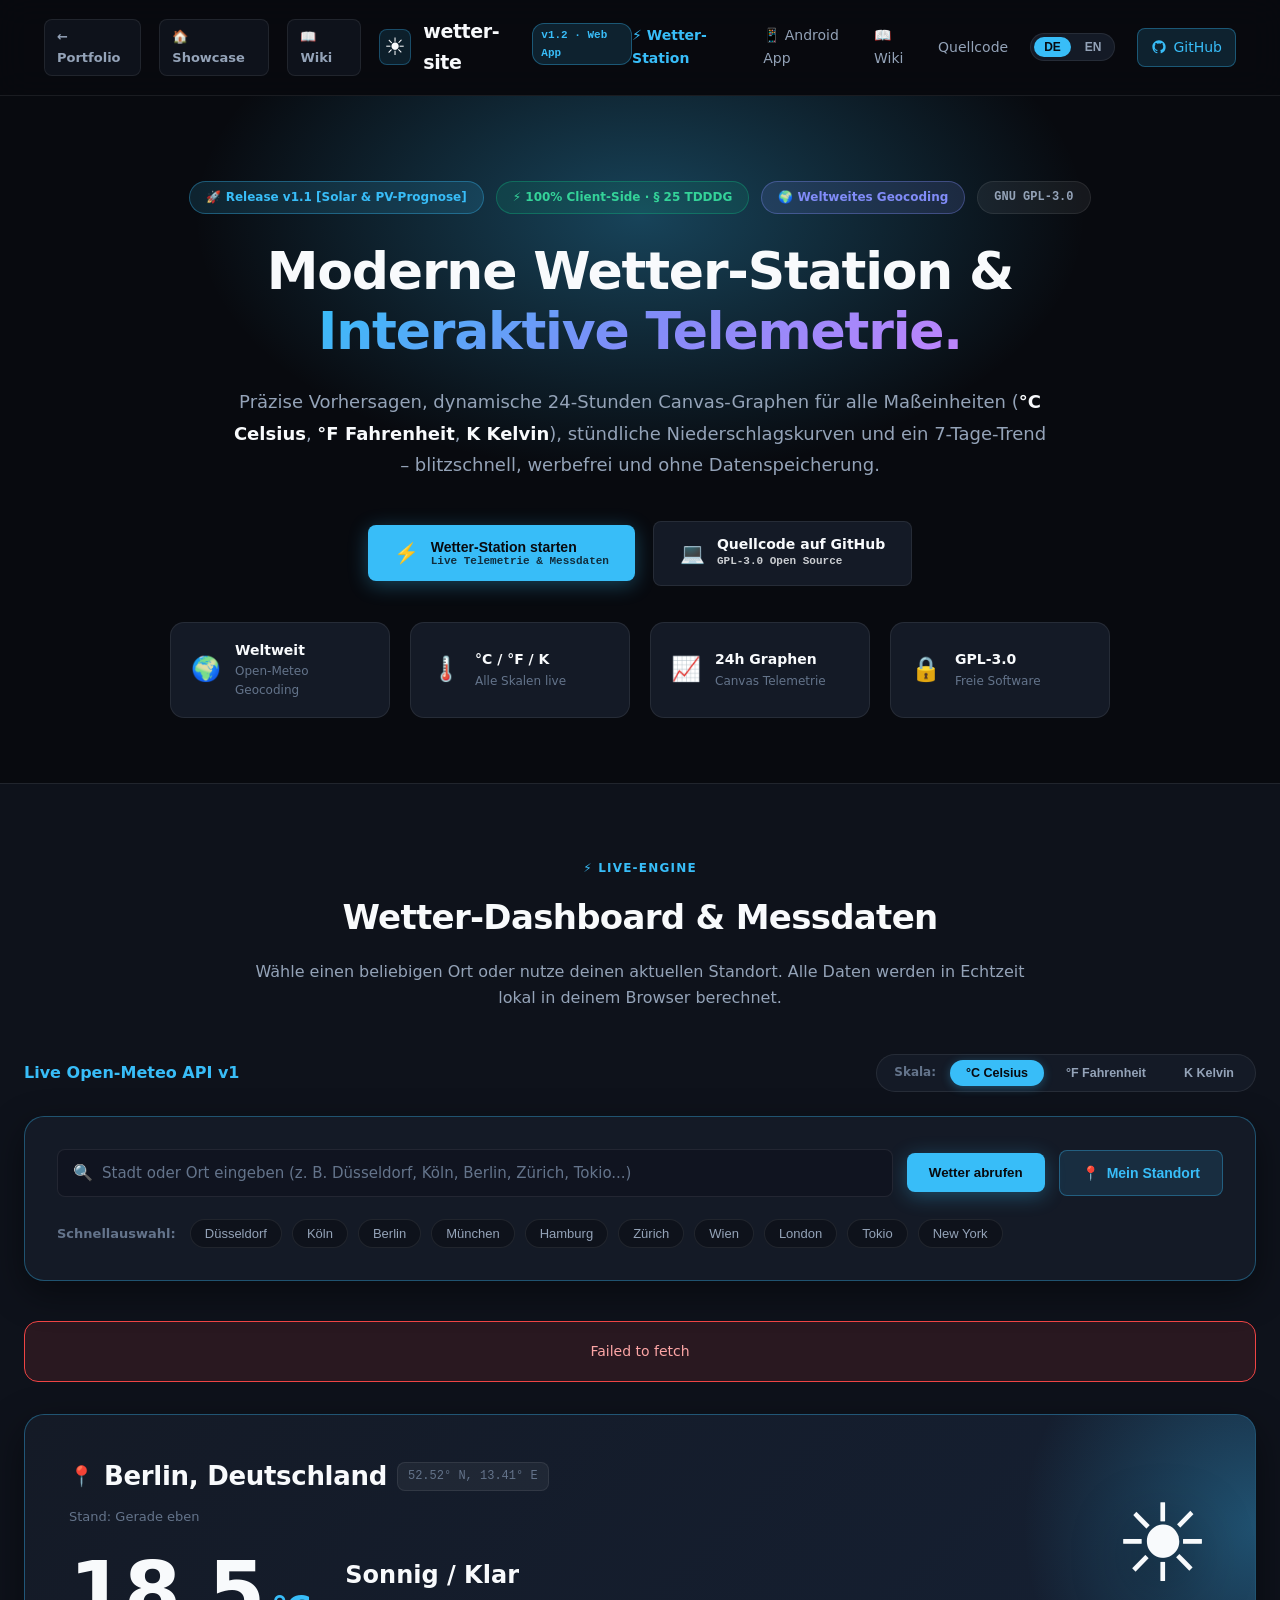
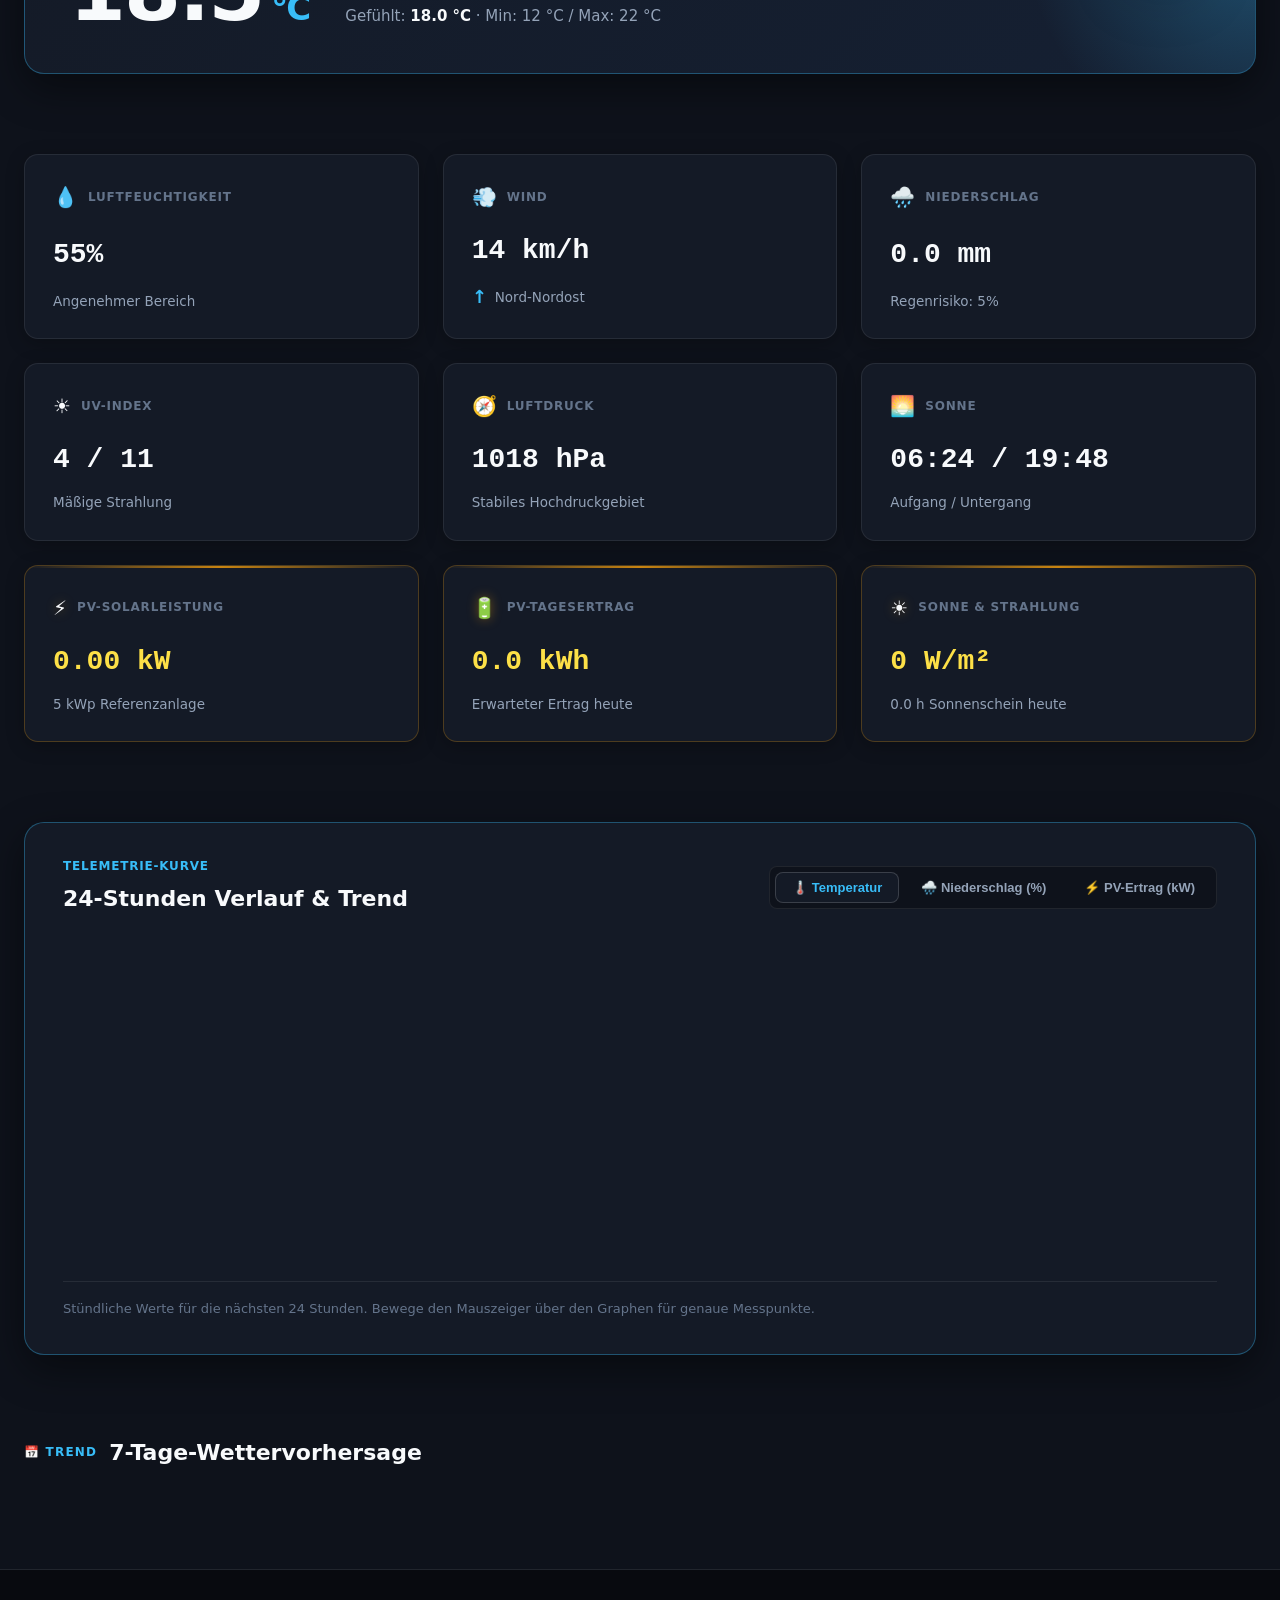
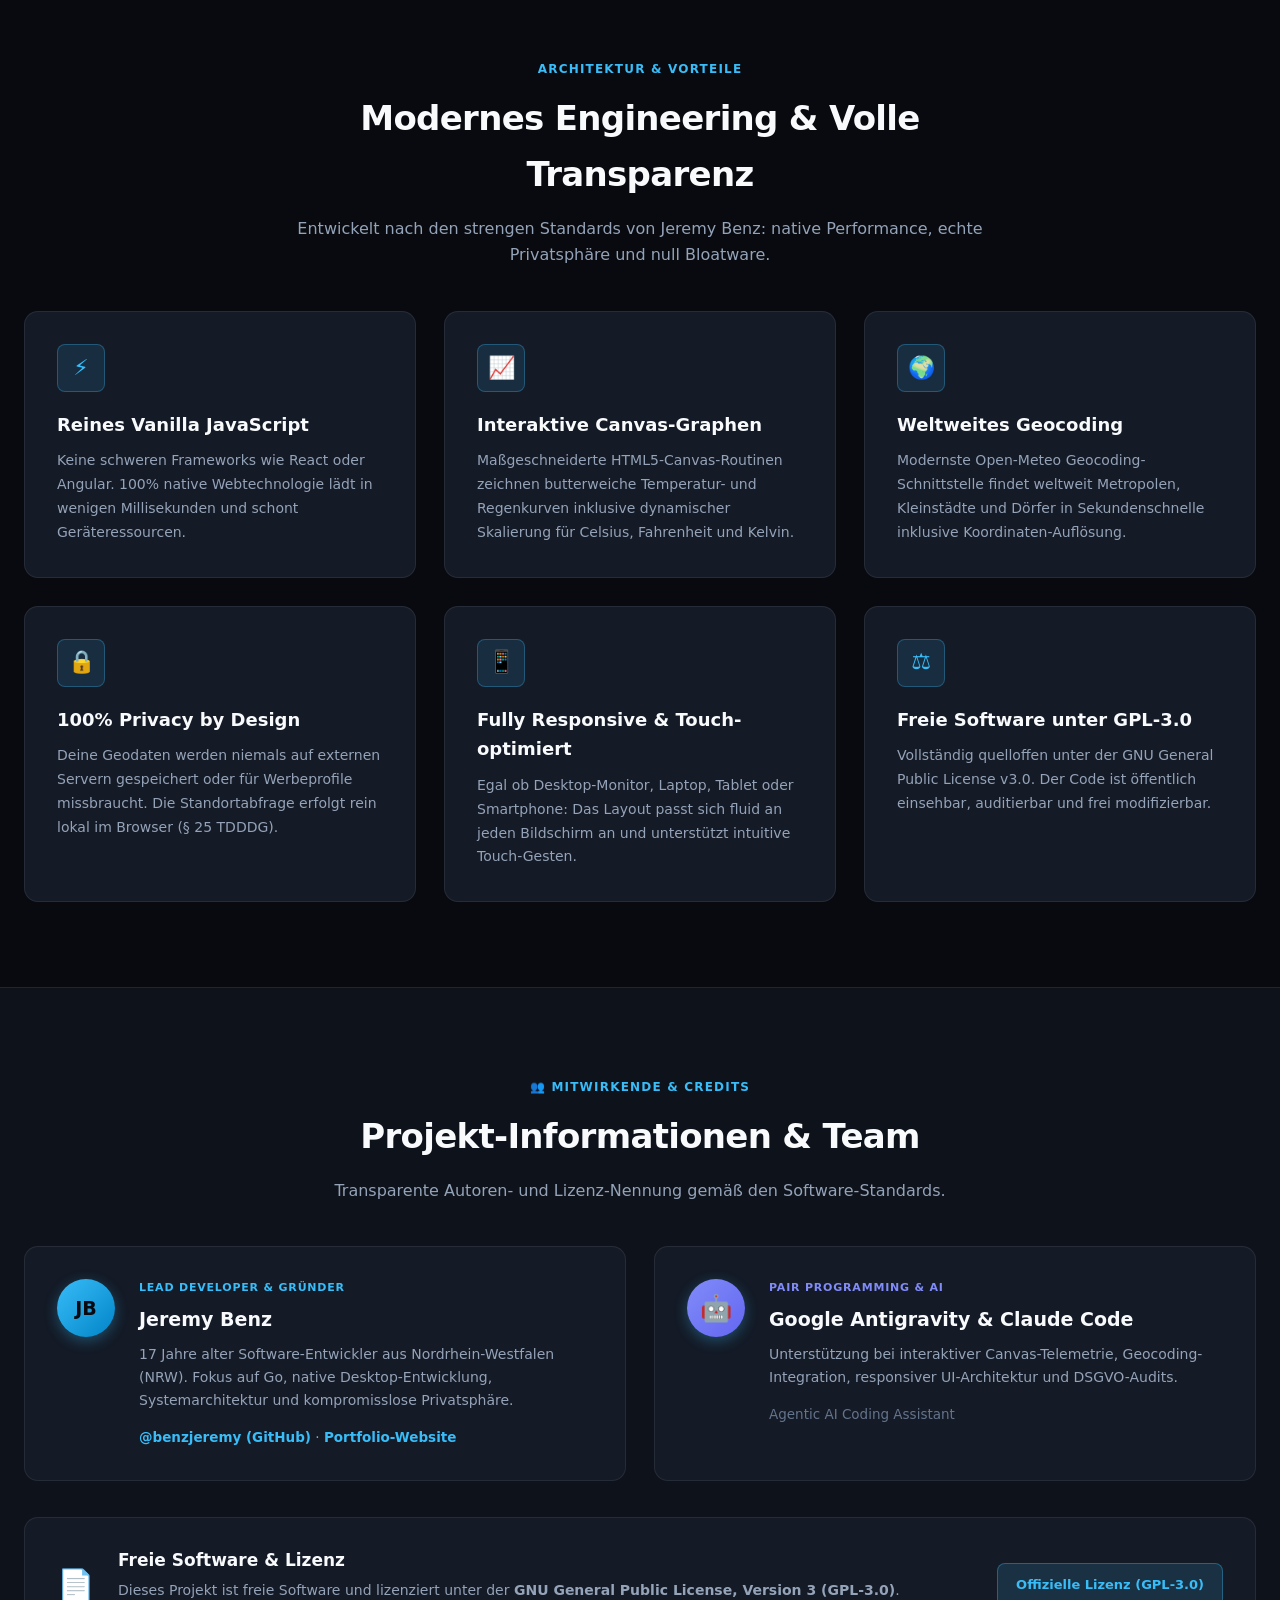
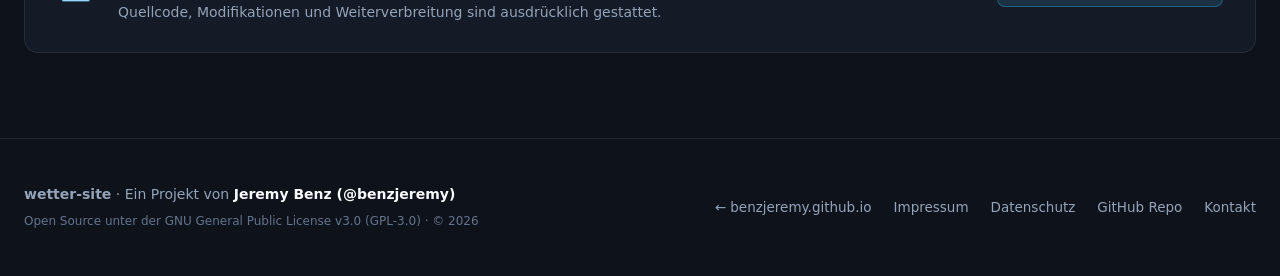
==== app/index.html @ fca4d0ad "feat(web): transition to 3-Web ecosystem (Showcase /, Web-App /app/, Web-Wiki /wiki/) and bilingual " ====
<!DOCTYPE html>
<html lang="de">
<head>
  <meta charset="UTF-8">
  <meta name="viewport" content="width=device-width, initial-scale=1.0">
  <title>wetter-site · Moderne Wetter-Station &amp; Solar-Telemetrie · v1.1</title>
  <meta name="description" content="Moderne Wetter-Station & interaktive Telemetrie von Jeremy Benz. Live-Wetterdaten, PV-Solarprognose (kW/kWh), 24h-Canvas-Graphen (°C, °F, K), weltweites Geocoding und 7-Tage-Trend via Open-Meteo. 100% Trackingfrei.">
  <meta property="og:type" content="website">
  <meta property="og:title" content="wetter-site · Moderne Wetter-Station &amp; Solar-Telemetrie">
  <meta property="og:description" content="Live-Wetterstation, PV-Solarprognose, 24h Canvas-Graphen (°C, °F, K), weltweites Geocoding und 7-Tage-Trend. 100% Client-Side.">
  <meta property="og:url" content="https://benzjeremy.github.io/wetter-site/">
  <meta name="twitter:card" content="summary">
  <meta name="twitter:title" content="wetter-site · Weather &amp; Solar Dashboard">
  <meta name="twitter:description" content="Hyperlokale Wetterdaten, PV-Prognose &amp; Canvas-Telemetrie ohne Tracking.">
  <link rel="icon" type="image/svg+xml" href="favicon.svg">
  <link rel="stylesheet" href="style.css?v=1.1">
</head>
<body>

  <!-- Site Navigation -->
  <header class="site-header">
    <div class="nav-container">
      <div class="nav-left">
        <a href="https://benzjeremy.github.io/" class="back-root-btn" title="Zentrales Portfolio">
          <span>← Portfolio</span>
        </a>
        <a href="../" class="back-root-btn" title="Wetter Showcase">
          <span>🏠 Showcase</span>
        </a>
        <a href="../wiki/" class="back-root-btn" title="Wetter Handbuch &amp; Dokumentation">
          <span>📖 Wiki</span>
        </a>
        <a href="#" class="brand-link">
          <div class="brand-logo" aria-hidden="true">☀️</div>
          <div class="brand-info">
            <span class="brand-name">wetter-site</span>
            <span class="brand-ver">v1.2 · Web App</span>
          </div>
        </a>
      </div>

      <button class="mobile-toggle" id="mobile-toggle" aria-label="Menü öffnen/schließen" aria-expanded="false">☰</button>

      <nav class="main-nav" id="main-nav">
        <a href="#app-station" class="nav-highlight">
          <span class="lang-de">⚡ Wetter-Station</span>
          <span class="lang-en" style="display:none;">⚡ Weather Station</span>
        </a>
        <a href="https://benzjeremy.github.io/myfdroid/" target="_blank" rel="noopener noreferrer">
          <span class="lang-de">📱 Android App</span>
          <span class="lang-en" style="display:none;">📱 Android App</span>
        </a>
        <a href="../wiki/">
          <span class="lang-de">📖 Wiki</span>
          <span class="lang-en" style="display:none;">📖 Wiki</span>
        </a>
        <a href="https://github.com/benzjeremy/wetter-site" target="_blank" rel="noopener noreferrer">
          <span class="lang-de">Quellcode</span>
          <span class="lang-en" style="display:none;">Source</span>
        </a>

        <div class="lang-switch" role="group" aria-label="Sprachauswahl">
          <button type="button" class="lang-btn active" id="btn-lang-de" onclick="setLang('de')">DE</button>
          <button type="button" class="lang-btn" id="btn-lang-en" onclick="setLang('en')">EN</button>
        </div>

        <a href="https://github.com/benzjeremy/wetter-site" target="_blank" rel="noopener noreferrer" class="btn-card highlight">
          <svg viewBox="0 0 24 24" width="16" height="16" fill="currentColor"><path d="M12 2C6.477 2 2 6.484 2 12.017c0 4.425 2.865 8.18 6.839 9.504.5.092.682-.217.682-.483 0-.237-.008-.868-.013-1.703-2.782.605-3.369-1.343-3.369-1.343-.454-1.158-1.11-1.466-1.11-1.466-.908-.62.069-.608.069-.608 1.003.07 1.53 1.032 1.53 1.032.892 1.53 2.341 1.088 2.91.832.092-.647.35-1.088.636-1.338-2.22-.253-4.555-1.113-4.555-4.951 0-1.093.39-1.988 1.029-2.688-.103-.253-.446-1.272.098-2.65 0 0 .84-.27 2.75 1.026A9.564 9.564 0 0112 6.844c.85.004 1.705.115 2.504.337 1.909-1.296 2.747-1.027 2.747-1.027.546 1.379.202 2.398.1 2.651.64.7 1.028 1.595 1.028 2.688 0 3.848-2.339 4.695-4.566 4.943.359.309.678.92.678 1.855 0 1.338-.012 2.419-.012 2.747 0 .268.18.58.688.482A10.019 10.019 0 0022 12.017C22 6.484 17.522 2 12 2z"/></svg>
          <span>GitHub</span>
        </a>
      </nav>
    </div>
  </header>

  <main>
    <!-- HERO SECTION -->
    <section class="hero-section" id="hero">
      <div class="hero-glow"></div>
      <div class="hero-container">
        
        <div class="hero-badges">
          <span class="hero-badge release-badge">🚀 Release v1.1 [Solar &amp; PV-Prognose]</span>
          <span class="hero-badge perf-badge">⚡ 100% Client-Side · § 25 TDDDG</span>
          <span class="hero-badge open-badge">🌍 Weltweites Geocoding</span>
          <a href="https://github.com/benzjeremy/wetter-site/blob/web/LICENSE" target="_blank" rel="noopener noreferrer" class="hero-badge license-pill">GNU GPL-3.0</a>
        </div>

        <div data-lang="de" class="visible">
          <h1 class="hero-title">
            Moderne Wetter-Station &amp;<br>
            <span class="gradient-text">Interaktive Telemetrie.</span>
          </h1>
          <p class="hero-subtitle">
            Präzise Vorhersagen, dynamische 24-Stunden Canvas-Graphen für alle Maßeinheiten 
            (<strong>°C Celsius</strong>, <strong>°F Fahrenheit</strong>, <strong>K Kelvin</strong>), 
            stündliche Niederschlagskurven und ein 7-Tage-Trend – blitzschnell, werbefrei und ohne Datenspeicherung.
          </p>
        </div>

        <div data-lang="en">
          <h1 class="hero-title">
            Modern Weather Station &amp;<br>
            <span class="gradient-text">Interactive Telemetry.</span>
          </h1>
          <p class="hero-subtitle">
            Precise forecasts, dynamic 24-hour Canvas telemetry for all temperature units 
            (<strong>°C Celsius</strong>, <strong>°F Fahrenheit</strong>, <strong>K Kelvin</strong>), 
            hourly precipitation curves, and 7-day outlook – ultra fast, ad-free, and privacy-first.
          </p>
        </div>

        <!-- Call to Action CTAs -->
        <div class="hero-cta-group">
          <button type="button" class="btn-primary" id="launchHeroBtn">
            <span style="font-size: 20px;">⚡</span>
            <div>
              <span class="btn-main-text">Wetter-Station starten</span>
              <span class="btn-sub-text">Live Telemetrie &amp; Messdaten</span>
            </div>
          </button>
          <a href="https://github.com/benzjeremy/wetter-site" target="_blank" rel="noopener noreferrer" class="btn-secondary">
            <span style="font-size: 20px;">💻</span>
            <div>
              <span class="btn-main-text">Quellcode auf GitHub</span>
              <span class="btn-sub-text">GPL-3.0 Open Source</span>
            </div>
          </a>
        </div>

        <!-- Telemetry Stats Bar -->
        <div class="telemetry-bar">
          <div class="telemetry-item">
            <span class="tel-icon">🌍</span>
            <div class="tel-text">
              <span class="tel-val">Weltweit</span>
              <span class="tel-sub">Open-Meteo Geocoding</span>
            </div>
          </div>
          <div class="telemetry-item">
            <span class="tel-icon">🌡️</span>
            <div class="tel-text">
              <span class="tel-val">°C / °F / K</span>
              <span class="tel-sub">Alle Skalen live</span>
            </div>
          </div>
          <div class="telemetry-item">
            <span class="tel-icon">📈</span>
            <div class="tel-text">
              <span class="tel-val">24h Graphen</span>
              <span class="tel-sub">Canvas Telemetrie</span>
            </div>
          </div>
          <div class="telemetry-item">
            <span class="tel-icon">🔒</span>
            <div class="tel-text">
              <span class="tel-val">GPL-3.0</span>
              <span class="tel-sub">Freie Software</span>
            </div>
          </div>
        </div>

      </div>
    </section>

    <!-- INTERACTIVE WEATHER STATION -->
    <section class="station-section" id="app-station">
      <div class="section-container">
        
        <div class="section-header">
          <span class="section-tag">⚡ Live-Engine</span>
          <h2 class="section-title">Wetter-Dashboard &amp; Messdaten</h2>
          <p class="section-sub">Wähle einen beliebigen Ort oder nutze deinen aktuellen Standort. Alle Daten werden in Echtzeit lokal in deinem Browser berechnet.</p>
        </div>

        <div class="station-top-bar">
          <div class="badge-pill" style="font-weight:700; color:var(--accent-primary);">Live Open-Meteo API v1</div>
          
          <!-- Temperature Unit Selector -->
          <div class="unit-selector" role="group" aria-label="Temperatureinheit auswählen">
            <span class="unit-label">Skala:</span>
            <button type="button" class="unit-btn active" data-unit="celsius" id="unitC">°C Celsius</button>
            <button type="button" class="unit-btn" data-unit="fahrenheit" id="unitF">°F Fahrenheit</button>
            <button type="button" class="unit-btn" data-unit="kelvin" id="unitK">K Kelvin</button>
          </div>
        </div>

        <!-- Controls Card -->
        <div class="station-controls-card">
          <form id="searchForm" class="search-form" onsubmit="return false;">
            <div class="search-input-wrapper">
              <span class="search-icon" aria-hidden="true">🔍</span>
              <input 
                type="text" 
                id="locationInput" 
                placeholder="Stadt oder Ort eingeben (z. B. Düsseldorf, Köln, Berlin, Zürich, Tokio...)" 
                autocomplete="off"
                spellcheck="false"
                aria-label="Ort suchen"
              >
              <button type="button" class="clear-input-btn" id="clearBtn" title="Eingabe leeren" style="display:none;" aria-label="Eingabe leeren">✕</button>
            </div>
            <button type="submit" class="btn-primary" id="searchSubmitBtn" style="padding: 12px 22px;">
              <span>Wetter abrufen</span>
            </button>
            <button type="button" class="btn-geo" id="geoBtn" title="Aktuellen Standort via GPS ermitteln">
              <span class="geo-icon">📍</span>
              <span>Mein Standort</span>
            </button>
          </form>

          <!-- Quick City Chips -->
          <div class="quick-chips">
            <span class="chips-label">Schnellauswahl:</span>
            <button type="button" class="chip" data-city="Düsseldorf">Düsseldorf</button>
            <button type="button" class="chip" data-city="Köln">Köln</button>
            <button type="button" class="chip" data-city="Berlin">Berlin</button>
            <button type="button" class="chip" data-city="München">München</button>
            <button type="button" class="chip" data-city="Hamburg">Hamburg</button>
            <button type="button" class="chip" data-city="Zürich">Zürich</button>
            <button type="button" class="chip" data-city="Wien">Wien</button>
            <button type="button" class="chip" data-city="London">London</button>
            <button type="button" class="chip" data-city="Tokio">Tokio</button>
            <button type="button" class="chip" data-city="New York">New York</button>
          </div>
        </div>

        <!-- Status Banner -->
        <div id="statusBanner" class="status-banner" style="display:none;" role="status">
          <div class="spinner" id="statusSpinner"></div>
          <span id="statusMessage">Wetterdaten werden geladen...</span>
        </div>

        <!-- Weather Display Area -->
        <div id="weatherDisplay" class="weather-display" style="display:none;">
          
          <!-- Current Weather Hero Card -->
          <div class="current-weather-card">
            <div class="current-main-info">
              <div class="location-badge">
                <span class="loc-pin" aria-hidden="true">📍</span>
                <h3 id="displayPlace">Berlin, Deutschland</h3>
                <span class="coords-tag" id="displayCoords">52.52° N, 13.41° E</span>
              </div>
              <div class="current-timestamp" id="displayTime">Stand: Gerade eben</div>

              <div class="temp-condition-wrap">
                <div class="temp-big">
                  <span id="displayTemp">18.5</span>
                  <span class="temp-unit-symbol" id="displayUnit">°C</span>
                </div>
                <div class="condition-details">
                  <div class="condition-text" id="displayCondition">Sonnig / Klar</div>
                  <div class="feels-like">
                    Gefühlt: <strong id="displayFeelsLike">18.0 °C</strong> · 
                    Min: <span id="displayMin">12 °C</span> / Max: <span id="displayMax">22 °C</span>
                  </div>
                </div>
              </div>
            </div>

            <div class="current-visual">
              <div class="weather-icon-large" id="displayIcon" aria-hidden="true">
                ☀️
              </div>
            </div>
          </div>

          <!-- Telemetry Grid (9 Metrics including PV Solar Engine) -->
          <div class="metrics-grid">
            <div class="metric-card">
              <div class="metric-header">
                <span class="metric-icon">💧</span>
                <span class="metric-title">Luftfeuchtigkeit</span>
              </div>
              <div class="metric-value" id="valHumidity">55%</div>
              <div class="metric-sub" id="subHumidity">Angenehmer Bereich</div>
            </div>

            <div class="metric-card">
              <div class="metric-header">
                <span class="metric-icon">💨</span>
                <span class="metric-title">Wind</span>
              </div>
              <div class="metric-value" id="valWind">14 km/h</div>
              <div class="metric-sub" id="subWind">
                <span class="wind-arrow" id="windArrow">↑</span> 
                <span id="windDirText">Nord-Nordost</span>
              </div>
            </div>

            <div class="metric-card">
              <div class="metric-header">
                <span class="metric-icon">🌧️</span>
                <span class="metric-title">Niederschlag</span>
              </div>
              <div class="metric-value" id="valRain">0.0 mm</div>
              <div class="metric-sub" id="subRain">Regenrisiko: 5%</div>
            </div>

            <div class="metric-card">
              <div class="metric-header">
                <span class="metric-icon">☀️</span>
                <span class="metric-title">UV-Index</span>
              </div>
              <div class="metric-value" id="valUV">4 / 11</div>
              <div class="metric-sub" id="subUV">Mäßige Strahlung</div>
            </div>

            <div class="metric-card">
              <div class="metric-header">
                <span class="metric-icon">🧭</span>
                <span class="metric-title">Luftdruck</span>
              </div>
              <div class="metric-value" id="valPressure">1018 hPa</div>
              <div class="metric-sub" id="subPressure">Stabiles Hochdruckgebiet</div>
            </div>

            <div class="metric-card">
              <div class="metric-header">
                <span class="metric-icon">🌅</span>
                <span class="metric-title">Sonne</span>
              </div>
              <div class="metric-value" id="valSunTimes">06:24 / 19:48</div>
              <div class="metric-sub">Aufgang / Untergang</div>
            </div>

            <div class="metric-card metric-card-pv">
              <div class="metric-header">
                <span class="metric-icon">⚡</span>
                <span class="metric-title">PV-Solarleistung</span>
              </div>
              <div class="metric-value" id="valPVPower">0.00 kW</div>
              <div class="metric-sub" id="subPVPower">5 kWp Referenzanlage</div>
            </div>

            <div class="metric-card metric-card-pv">
              <div class="metric-header">
                <span class="metric-icon">🔋</span>
                <span class="metric-title">PV-Tagesertrag</span>
              </div>
              <div class="metric-value" id="valPVEnergy">0.0 kWh</div>
              <div class="metric-sub" id="subPVEnergy">Erwarteter Ertrag heute</div>
            </div>

            <div class="metric-card metric-card-pv">
              <div class="metric-header">
                <span class="metric-icon">☀️</span>
                <span class="metric-title">Sonne &amp; Strahlung</span>
              </div>
              <div class="metric-value" id="valSolarRad">0 W/m²</div>
              <div class="metric-sub" id="subSolarRad">0.0 h Sonnenschein heute</div>
            </div>
          </div>

          <!-- 24-Hour Interactive Canvas Graph -->
          <div class="chart-card">
            <div class="chart-header">
              <div>
                <div class="chart-badge">Telemetrie-Kurve</div>
                <h3>24-Stunden Verlauf &amp; Trend</h3>
              </div>
              <div class="chart-modes" role="group" aria-label="Diagramm Modus">
                <button type="button" class="chart-mode-btn active" id="modeTempBtn">🌡️ Temperatur</button>
                <button type="button" class="chart-mode-btn" id="modeRainBtn">🌧️ Niederschlag (%)</button>
                <button type="button" class="chart-mode-btn" id="modePVBtn">⚡ PV-Ertrag (kW)</button>
              </div>
            </div>
            <div class="chart-canvas-wrapper">
              <canvas id="weatherCanvas" role="img" aria-label="24 Stunden Wetterverlauf Graph"></canvas>
              <div id="chartTooltip" class="chart-tooltip" style="display:none;"></div>
            </div>
            <div class="chart-legend">
              <span>Stündliche Werte für die nächsten 24 Stunden. Bewege den Mauszeiger über den Graphen für genaue Messpunkte.</span>
            </div>
          </div>

          <!-- 7-Day Forecast Matrix -->
          <div class="forecast-section">
            <div class="forecast-header">
              <span class="section-tag" style="margin-bottom:0;">📅 Trend</span>
              <h3>7-Tage-Wettervorhersage</h3>
            </div>
            <div class="forecast-grid" id="forecastGrid">
              <!-- Dynamically populated by app.js -->
            </div>
          </div>

        </div>

      </div>
    </section>

    <!-- FEATURES SECTION -->
    <section class="features-section" id="features">
      <div class="section-container">
        <div class="section-header">
          <span class="section-tag">Architektur &amp; Vorteile</span>
          <h2 class="section-title">Modernes Engineering &amp; Volle Transparenz</h2>
          <p class="section-sub">Entwickelt nach den strengen Standards von Jeremy Benz: native Performance, echte Privatsphäre und null Bloatware.</p>
        </div>

        <div class="feature-grid">
          <div class="feature-card">
            <div class="f-card-icon">⚡</div>
            <h3>Reines Vanilla JavaScript</h3>
            <p>Keine schweren Frameworks wie React oder Angular. 100% native Webtechnologie lädt in wenigen Millisekunden und schont Geräteressourcen.</p>
          </div>

          <div class="feature-card">
            <div class="f-card-icon">📈</div>
            <h3>Interaktive Canvas-Graphen</h3>
            <p>Maßgeschneiderte HTML5-Canvas-Routinen zeichnen butterweiche Temperatur- und Regenkurven inklusive dynamischer Skalierung für Celsius, Fahrenheit und Kelvin.</p>
          </div>

          <div class="feature-card">
            <div class="f-card-icon">🌍</div>
            <h3>Weltweites Geocoding</h3>
            <p>Modernste Open-Meteo Geocoding-Schnittstelle findet weltweit Metropolen, Kleinstädte und Dörfer in Sekundenschnelle inklusive Koordinaten-Auflösung.</p>
          </div>

          <div class="feature-card">
            <div class="f-card-icon">🔒</div>
            <h3>100% Privacy by Design</h3>
            <p>Deine Geodaten werden niemals auf externen Servern gespeichert oder für Werbeprofile missbraucht. Die Standortabfrage erfolgt rein lokal im Browser (§ 25 TDDDG).</p>
          </div>

          <div class="feature-card">
            <div class="f-card-icon">📱</div>
            <h3>Fully Responsive &amp; Touch-optimiert</h3>
            <p>Egal ob Desktop-Monitor, Laptop, Tablet oder Smartphone: Das Layout passt sich fluid an jeden Bildschirm an und unterstützt intuitive Touch-Gesten.</p>
          </div>

          <div class="feature-card">
            <div class="f-card-icon">⚖️</div>
            <h3>Freie Software unter GPL-3.0</h3>
            <p>Vollständig quelloffen unter der GNU General Public License v3.0. Der Code ist öffentlich einsehbar, auditierbar und frei modifizierbar.</p>
          </div>
        </div>
      </div>
    </section>

    <!-- ABOUT SECTION -->
    <section class="about-section" id="about">
      <div class="section-container">
        <div class="section-header">
          <span class="section-tag">👥 Mitwirkende &amp; Credits</span>
          <h2 class="section-title">Projekt-Informationen &amp; Team</h2>
          <p class="section-sub">Transparente Autoren- und Lizenz-Nennung gemäß den Software-Standards.</p>
        </div>

        <div class="about-grid">
          <div class="about-card">
            <div class="about-avatar">JB</div>
            <div class="about-info">
              <span class="role-badge">Lead Developer &amp; Gründer</span>
              <h3>Jeremy Benz</h3>
              <p>17 Jahre alter Software-Entwickler aus Nordrhein-Westfalen (NRW). Fokus auf Go, native Desktop-Entwicklung, Systemarchitektur und kompromisslose Privatsphäre.</p>
              <div class="author-links">
                <a href="https://github.com/benzjeremy" target="_blank" rel="noopener noreferrer">@benzjeremy (GitHub)</a> · 
                <a href="https://benzjeremy.github.io/" target="_blank" rel="noopener noreferrer">Portfolio-Website</a>
              </div>
            </div>
          </div>

          <div class="about-card">
            <div class="about-avatar ai-avatar">🤖</div>
            <div class="about-info">
              <span class="role-badge ai-badge">Pair Programming &amp; AI</span>
              <h3>Google Antigravity &amp; Claude Code</h3>
              <p>Unterstützung bei interaktiver Canvas-Telemetrie, Geocoding-Integration, responsiver UI-Architektur und DSGVO-Audits.</p>
              <div class="author-links">
                <span style="color:var(--text-muted);">Agentic AI Coding Assistant</span>
              </div>
            </div>
          </div>
        </div>

        <!-- License Box -->
        <div class="license-box">
          <div class="license-icon">📄</div>
          <div class="license-text">
            <h4>Freie Software &amp; Lizenz</h4>
            <p>Dieses Projekt ist freie Software und lizenziert unter der <strong>GNU General Public License, Version 3 (GPL-3.0)</strong>. Quellcode, Modifikationen und Weiterverbreitung sind ausdrücklich gestattet.</p>
          </div>
          <a href="https://github.com/benzjeremy/wetter-site/blob/web/LICENSE" target="_blank" rel="noopener noreferrer" class="btn-card highlight" style="padding:10px 18px; font-size:13px;">
            <span>Offizielle Lizenz (GPL-3.0)</span>
          </a>
        </div>
      </div>
    </section>
  </main>

  <!-- Footer -->
  <footer class="site-footer">
    <div class="footer-content">
      <div class="footer-left">
        <div><strong>wetter-site</strong> · Ein Projekt von <a href="https://github.com/benzjeremy" target="_blank" rel="noopener noreferrer">Jeremy Benz (@benzjeremy)</a></div>
        <div class="footer-sub">Open Source unter der GNU General Public License v3.0 (GPL-3.0) · © 2026</div>
      </div>
      <div class="footer-links">
        <a href="https://benzjeremy.github.io/">← benzjeremy.github.io</a>
        <a href="https://benzjeremy.github.io/impressum.html" target="_blank" rel="noopener noreferrer">Impressum</a>
        <a href="https://benzjeremy.github.io/datenschutz.html" target="_blank" rel="noopener noreferrer">Datenschutz</a>
        <a href="https://github.com/benzjeremy/wetter-site" target="_blank" rel="noopener noreferrer">GitHub Repo</a>
        <a href="mailto:benzjeremy@pm.me">Kontakt</a>
      </div>
    </div>
  </footer>

  <script>
    function setLang(lang) {
      document.querySelectorAll('[data-lang]').forEach(el => {
        if (el.getAttribute('data-lang') === lang) {
          el.classList.add('visible');
        } else {
          el.classList.remove('visible');
        }
      });
      document.querySelectorAll('.lang-de').forEach(el => el.style.display = lang === 'de' ? '' : 'none');
      document.querySelectorAll('.lang-en').forEach(el => el.style.display = lang === 'en' ? '' : 'none');
      
      const btnDe = document.getElementById('btn-lang-de');
      const btnEn = document.getElementById('btn-lang-en');
      if (btnDe && btnEn) {
        btnDe.classList.toggle('active', lang === 'de');
        btnEn.classList.toggle('active', lang === 'en');
      }
      try { localStorage.setItem('site_lang', lang); } catch (e) {}
    }

    try {
      const saved = localStorage.getItem('site_lang');
      if (saved === 'en' || saved === 'de') setLang(saved);
    } catch (e) {}
  </script>
  <script src="app.js?v=2.4.0"></script>
</body>
</html>
---- app/style.css ----
/* ==========================================================================
   wetter-site — Official Website Design System & Weather Dashboard
   Theme: Cybernetic Dark (Cyan Accent #38bdf8) · WCAG AAA · Spring Physics
   Entwickelt für Jeremy Benz (@benzjeremy) | GPL-3.0
   ========================================================================== */

:root {
  --bg-page: #080a0f;
  --bg-surface: #0e121b;
  --bg-card: #141a26;
  --bg-card-hover: #1a2232;
  --bg-input: #101420;

  --border-subtle: rgba(255, 255, 255, 0.08);
  --border-strong: rgba(255, 255, 255, 0.16);
  --border-accent: rgba(56, 189, 248, 0.35);

  --accent-primary: #38bdf8;
  --accent-primary-hover: #7dd3fc;
  --accent-glow: rgba(56, 189, 248, 0.32);

  --accent-green: #10b981;
  --accent-gold: #f59e0b;
  --accent-orange: #f97316;
  --accent-purple: #818cf8;
  --accent-red: #ef4444;

  --text-primary: #f8fafc;
  --text-secondary: #94a3b8;
  --text-muted: #64748b;

  --font-main: -apple-system, BlinkMacSystemFont, "Segoe UI", Roboto, system-ui, sans-serif;
  --font-mono: ui-monospace, SFMono-Regular, Consolas, "Liberation Mono", Menlo, monospace;

  --radius-sm: 8px;
  --radius-md: 14px;
  --radius-lg: 20px;
  --radius-xl: 28px;

  --spring-bounce: cubic-bezier(0.16, 1, 0.3, 1);
}

* {
  box-sizing: border-box;
  margin: 0;
  padding: 0;
}

html {
  scroll-behavior: smooth;
}

body {
  font-family: var(--font-main);
  background-color: var(--bg-page);
  color: var(--text-primary);
  line-height: 1.65;
  -webkit-font-smoothing: antialiased;
  min-height: 100vh;
  display: flex;
  flex-direction: column;
}

a:focus-visible, button:focus-visible, input:focus-visible {
  outline: 2px solid var(--accent-primary);
  outline-offset: 3px;
}

/* ==================== SITE NAVIGATION ==================== */
.site-header {
  position: sticky;
  top: 0;
  z-index: 100;
  background: rgba(8, 10, 15, 0.88);
  backdrop-filter: blur(16px);
  -webkit-backdrop-filter: blur(16px);
  border-bottom: 1px solid var(--border-subtle);
}

.nav-container {
  max-width: 1240px;
  margin: 0 auto;
  padding: 16px 24px;
  display: flex;
  align-items: center;
  justify-content: space-between;
}

.nav-left {
  display: flex;
  align-items: center;
  gap: 18px;
}

.back-root-btn {
  font-size: 13px;
  font-weight: 600;
  color: var(--text-secondary);
  text-decoration: none;
  display: inline-flex;
  align-items: center;
  gap: 6px;
  padding: 6px 12px;
  border-radius: var(--radius-sm);
  background: var(--bg-surface);
  border: 1px solid var(--border-subtle);
  transition: all 0.15s ease;
}

.back-root-btn:hover {
  color: var(--accent-primary);
  border-color: var(--border-strong);
  transform: translateX(-2px);
}

.brand-link {
  display: flex;
  align-items: center;
  gap: 12px;
  text-decoration: none;
  color: var(--text-primary);
}

.brand-logo {
  width: 36px;
  height: 36px;
  border-radius: var(--radius-sm);
  display: flex;
  align-items: center;
  justify-content: center;
  font-size: 24px;
  background: rgba(56, 189, 248, 0.12);
  border: 1px solid rgba(56, 189, 248, 0.3);
}

.brand-info {
  display: flex;
  align-items: baseline;
  gap: 8px;
}

.brand-name {
  font-size: 19px;
  font-weight: 800;
  letter-spacing: -0.4px;
}

.brand-ver {
  font-size: 11px;
  font-weight: 700;
  font-family: var(--font-mono);
  color: var(--accent-primary);
  background: rgba(56, 189, 248, 0.14);
  padding: 2px 8px;
  border-radius: 12px;
  border: 1px solid rgba(56, 189, 248, 0.35);
}

.main-nav {
  display: flex;
  align-items: center;
  gap: 22px;
}

.main-nav a {
  color: var(--text-secondary);
  text-decoration: none;
  font-size: 14px;
  font-weight: 500;
  transition: color 0.15s ease;
}

.main-nav a:hover {
  color: var(--text-primary);
}

.main-nav a.nav-highlight {
  color: var(--accent-primary);
  font-weight: 700;
}

.lang-switch {
  display: flex;
  gap: 4px;
  background: var(--bg-card);
  padding: 3px;
  border-radius: 20px;
  border: 1px solid var(--border-subtle);
}

.lang-btn {
  font-size: 12px;
  font-weight: 600;
  padding: 3px 10px;
  border-radius: 16px;
  border: none;
  background: transparent;
  color: var(--text-secondary);
  cursor: pointer;
  transition: all 0.15s ease;
}

.lang-btn.active {
  background: var(--accent-primary);
  color: #080a0f;
  font-weight: 700;
}

.btn-card {
  display: inline-flex;
  align-items: center;
  gap: 6px;
  background: var(--bg-surface);
  border: 1px solid var(--border-subtle);
  color: var(--text-primary);
  text-decoration: none;
  font-size: 12px;
  font-weight: 600;
  padding: 7px 13px;
  border-radius: var(--radius-sm);
  transition: all 0.15s ease;
}

.btn-card:hover {
  border-color: var(--accent-primary);
  color: var(--accent-primary);
  transform: translateY(-1px);
}

.btn-card.highlight {
  background: rgba(56, 189, 248, 0.14);
  border-color: rgba(56, 189, 248, 0.35);
  color: var(--accent-primary);
}

.btn-card.highlight:hover {
  background: rgba(56, 189, 248, 0.25);
}

.mobile-toggle {
  display: none;
  background: var(--bg-card);
  border: 1px solid var(--border-subtle);
  color: var(--text-primary);
  font-size: 18px;
  padding: 6px 12px;
  border-radius: var(--radius-sm);
  cursor: pointer;
}

@media (max-width: 880px) {
  .mobile-toggle {
    display: block;
  }
  .main-nav {
    display: none;
    position: absolute;
    top: 68px;
    left: 0;
    right: 0;
    background: var(--bg-surface);
    border-bottom: 1px solid var(--border-subtle);
    padding: 24px;
    flex-direction: column;
    align-items: flex-start;
    gap: 18px;
    box-shadow: 0 16px 32px rgba(0, 0, 0, 0.5);
  }
  .main-nav.open {
    display: flex;
  }
}

/* ==================== HERO SECTION ==================== */
.hero-section {
  position: relative;
  padding: 85px 24px 65px;
  overflow: hidden;
  text-align: center;
}

.hero-glow {
  position: absolute;
  top: -140px;
  left: 50%;
  transform: translateX(-50%);
  width: 900px;
  height: 520px;
  background: radial-gradient(ellipse at center, var(--accent-glow) 0%, rgba(8, 10, 15, 0) 70%);
  pointer-events: none;
  z-index: 0;
}

.hero-container {
  position: relative;
  z-index: 1;
  max-width: 980px;
  margin: 0 auto;
}

.hero-badges {
  display: flex;
  justify-content: center;
  align-items: center;
  gap: 12px;
  flex-wrap: wrap;
  margin-bottom: 28px;
}

.hero-badge {
  display: inline-flex;
  align-items: center;
  gap: 6px;
  font-size: 12px;
  font-weight: 600;
  padding: 6px 16px;
  border-radius: 20px;
  text-decoration: none;
}

.release-badge {
  background: rgba(56, 189, 248, 0.14);
  color: #38bdf8;
  border: 1px solid rgba(56, 189, 248, 0.35);
}

.perf-badge {
  background: rgba(16, 185, 129, 0.12);
  color: #34d399;
  border: 1px solid rgba(16, 185, 129, 0.35);
}

.open-badge {
  background: rgba(129, 140, 248, 0.14);
  color: #818cf8;
  border: 1px solid rgba(129, 140, 248, 0.35);
}

.license-pill {
  background: rgba(255, 255, 255, 0.06);
  color: var(--text-secondary);
  border: 1px solid var(--border-subtle);
  font-family: var(--font-mono);
}

.hero-title {
  font-size: 52px;
  font-weight: 800;
  line-height: 1.15;
  letter-spacing: -1.2px;
  margin-bottom: 24px;
  color: var(--text-primary);
}

@media (max-width: 768px) {
  .hero-title {
    font-size: 38px;
  }
}

.gradient-text {
  background: linear-gradient(135deg, #38bdf8 0%, #818cf8 50%, #c084fc 100%);
  -webkit-background-clip: text;
  -webkit-text-fill-color: transparent;
}

.hero-subtitle {
  font-size: 18px;
  color: var(--text-secondary);
  line-height: 1.75;
  max-width: 820px;
  margin: 0 auto 40px;
}

.hero-subtitle strong {
  color: var(--text-primary);
}

/* Call to Action Buttons */
.hero-cta-group {
  display: flex;
  justify-content: center;
  align-items: center;
  gap: 18px;
  flex-wrap: wrap;
  margin-bottom: 36px;
}

.btn-primary {
  display: inline-flex;
  align-items: center;
  gap: 12px;
  background: var(--accent-primary);
  color: #080a0f;
  text-decoration: none;
  font-weight: 700;
  padding: 14px 26px;
  border-radius: var(--radius-sm);
  box-shadow: 0 4px 20px var(--accent-glow);
  transition: all 0.2s var(--spring-bounce);
  text-align: left;
  border: none;
  cursor: pointer;
}

.btn-primary:hover {
  background: var(--accent-primary-hover);
  transform: translateY(-2px);
  box-shadow: 0 6px 28px rgba(56, 189, 248, 0.45);
}

.btn-secondary {
  display: inline-flex;
  align-items: center;
  gap: 12px;
  background: var(--bg-card);
  color: var(--text-primary);
  border: 1px solid var(--border-subtle);
  text-decoration: none;
  font-weight: 700;
  padding: 14px 26px;
  border-radius: var(--radius-sm);
  transition: all 0.2s var(--spring-bounce);
  text-align: left;
}

.btn-secondary:hover {
  border-color: var(--border-strong);
  transform: translateY(-2px);
  background: var(--bg-card-hover);
}

.btn-main-text {
  display: block;
  font-size: 14px;
  line-height: 1.2;
}

.btn-sub-text {
  display: block;
  font-size: 11px;
  opacity: 0.8;
  font-family: var(--font-mono);
}

/* Quick Telemetry Pill Bar */
.telemetry-bar {
  display: grid;
  grid-template-columns: repeat(4, 1fr);
  gap: 20px;
  max-width: 940px;
  margin: 0 auto;
}

@media (max-width: 768px) {
  .telemetry-bar {
    grid-template-columns: repeat(2, 1fr);
  }
}

.telemetry-item {
  display: flex;
  align-items: center;
  gap: 14px;
  background: var(--bg-card);
  border: 1px solid var(--border-subtle);
  border-radius: var(--radius-md);
  padding: 16px 20px;
  text-align: left;
  transition: transform 0.2s var(--spring-bounce), border-color 0.2s;
}

.telemetry-item:hover {
  transform: translateY(-2px);
  border-color: var(--border-strong);
  background: var(--bg-card-hover);
}

.tel-icon {
  font-size: 24px;
}

.tel-text {
  display: flex;
  flex-direction: column;
}

.tel-val {
  font-size: 14px;
  font-weight: 700;
  color: var(--text-primary);
}

.tel-sub {
  font-size: 12px;
  color: var(--text-muted);
}

/* ==================== INTERACTIVE WEATHER STATION ==================== */
.station-section {
  padding: 70px 24px;
  background: var(--bg-surface);
  border-top: 1px solid var(--border-subtle);
  border-bottom: 1px solid var(--border-subtle);
}

.section-container {
  max-width: 1240px;
  margin: 0 auto;
}

.section-header {
  text-align: center;
  max-width: 780px;
  margin: 0 auto 42px;
}

.section-tag {
  font-size: 12px;
  font-weight: 700;
  text-transform: uppercase;
  letter-spacing: 1.2px;
  color: var(--accent-primary);
  margin-bottom: 10px;
  display: inline-block;
}

.section-title {
  font-size: 34px;
  font-weight: 800;
  letter-spacing: -0.7px;
  margin-bottom: 14px;
  color: var(--text-primary);
}

.section-sub {
  font-size: 16px;
  color: var(--text-secondary);
  line-height: 1.65;
}

.station-top-bar {
  display: flex;
  align-items: center;
  justify-content: space-between;
  gap: 18px;
  flex-wrap: wrap;
  margin-bottom: 24px;
}

.unit-selector {
  display: inline-flex;
  align-items: center;
  background: var(--bg-card);
  padding: 5px;
  border-radius: 30px;
  border: 1px solid var(--border-subtle);
  gap: 6px;
}

.unit-label {
  font-size: 12px;
  color: var(--text-muted);
  font-weight: 600;
  padding: 0 8px 0 12px;
}

.unit-btn {
  background: transparent;
  border: none;
  color: var(--text-secondary);
  font-size: 12.5px;
  font-weight: 600;
  padding: 6px 16px;
  border-radius: 20px;
  cursor: pointer;
  transition: all 0.15s ease;
}

.unit-btn:hover {
  color: var(--text-primary);
}

.unit-btn.active {
  background: var(--accent-primary);
  color: #080a0f;
  font-weight: 700;
  box-shadow: 0 2px 10px var(--accent-glow);
}

/* Controls Card */
.station-controls-card {
  background: var(--bg-card);
  border: 1px solid var(--border-accent);
  border-radius: var(--radius-lg);
  padding: 32px;
  box-shadow: 0 12px 36px rgba(0, 0, 0, 0.45);
  margin-bottom: 40px;
}

.search-form {
  display: flex;
  align-items: center;
  gap: 14px;
  flex-wrap: wrap;
}

.search-input-wrapper {
  position: relative;
  flex: 1 1 340px;
  display: flex;
  align-items: center;
}

.search-icon {
  position: absolute;
  left: 16px;
  color: var(--text-muted);
  font-size: 16px;
  pointer-events: none;
}

.search-input-wrapper input {
  width: 100%;
  background: var(--bg-input);
  border: 1px solid var(--border-subtle);
  border-radius: var(--radius-sm);
  padding: 14px 40px 14px 44px;
  color: var(--text-primary);
  font-family: inherit;
  font-size: 15px;
  outline: none;
  transition: all 0.15s ease;
}

.search-input-wrapper input:focus {
  border-color: var(--accent-primary);
  background: #131929;
  box-shadow: 0 0 0 3px rgba(56, 189, 248, 0.16);
}

.search-input-wrapper input::placeholder {
  color: var(--text-muted);
}

.clear-input-btn {
  position: absolute;
  right: 14px;
  background: transparent;
  border: none;
  color: var(--text-muted);
  font-size: 14px;
  cursor: pointer;
  padding: 4px;
  border-radius: var(--radius-sm);
}

.clear-input-btn:hover {
  color: var(--text-primary);
}

.btn-geo {
  background: rgba(56, 189, 248, 0.12);
  color: var(--accent-primary);
  border: 1px solid rgba(56, 189, 248, 0.35);
  display: inline-flex;
  align-items: center;
  gap: 8px;
  font-weight: 700;
  font-size: 14px;
  padding: 14px 22px;
  border-radius: var(--radius-sm);
  cursor: pointer;
  transition: all 0.15s ease;
}

.btn-geo:hover {
  background: rgba(56, 189, 248, 0.22);
  transform: translateY(-1px);
}

/* Quick City Chips */
.quick-chips {
  display: flex;
  align-items: center;
  gap: 10px;
  margin-top: 22px;
  flex-wrap: wrap;
}

.chips-label {
  font-size: 13px;
  color: var(--text-muted);
  font-weight: 600;
  margin-right: 4px;
}

.chip {
  background: var(--bg-surface);
  border: 1px solid var(--border-subtle);
  color: var(--text-secondary);
  font-size: 13px;
  font-weight: 500;
  padding: 6px 14px;
  border-radius: 20px;
  cursor: pointer;
  transition: all 0.15s ease;
}

.chip:hover {
  background: rgba(56, 189, 248, 0.14);
  border-color: var(--accent-primary);
  color: var(--accent-primary);
  transform: translateY(-1px);
}

/* Status Banner */
.status-banner {
  display: flex;
  align-items: center;
  justify-content: center;
  gap: 14px;
  padding: 18px 24px;
  background: var(--bg-card);
  border: 1px solid var(--border-accent);
  border-radius: var(--radius-md);
  margin-bottom: 32px;
  color: var(--text-secondary);
  font-size: 14px;
}

.status-banner.error {
  border-color: var(--accent-red);
  color: #fca5a5;
  background: rgba(239, 68, 68, 0.12);
}

.spinner {
  width: 22px;
  height: 22px;
  border: 2px solid rgba(56, 189, 248, 0.25);
  border-top-color: var(--accent-primary);
  border-radius: 50%;
  animation: spin 0.8s linear infinite;
}

@keyframes spin {
  to { transform: rotate(360deg); }
}

/* Weather Display Container */
.weather-display {
  display: flex !important;
  flex-direction: column;
  gap: 40px;
  animation: fadeIn 0.35s var(--spring-bounce);
  margin-top: 10px;
}

@keyframes fadeIn {
  from { opacity: 0; transform: translateY(10px); }
  to { opacity: 1; transform: translateY(0); }
}

/* Current Weather Card */
.current-weather-card {
  background: linear-gradient(135deg, var(--bg-card) 0%, #152033 100%);
  border: 1px solid var(--border-accent);
  border-radius: var(--radius-lg);
  padding: 40px 44px;
  display: flex;
  align-items: center;
  justify-content: space-between;
  box-shadow: 0 14px 40px rgba(0, 0, 0, 0.45);
  position: relative;
  overflow: hidden;
  margin-bottom: 40px;
}

.current-weather-card::after {
  content: "";
  position: absolute;
  top: -50%;
  right: -20%;
  width: 480px;
  height: 480px;
  background: radial-gradient(circle, var(--accent-glow) 0%, transparent 70%);
  pointer-events: none;
}

.current-main-info {
  position: relative;
  z-index: 1;
}

.location-badge {
  display: flex;
  align-items: center;
  gap: 10px;
  flex-wrap: wrap;
  margin-bottom: 8px;
}

.loc-pin {
  font-size: 20px;
}

.location-badge h3 {
  font-size: 26px;
  font-weight: 800;
  color: var(--text-primary);
  letter-spacing: -0.3px;
}

.coords-tag {
  font-family: var(--font-mono);
  font-size: 12px;
  color: var(--text-muted);
  background: rgba(255, 255, 255, 0.05);
  padding: 4px 10px;
  border-radius: var(--radius-sm);
  border: 1px solid var(--border-subtle);
}

.current-timestamp {
  font-size: 13px;
  color: var(--text-muted);
  margin-bottom: 24px;
}

.temp-condition-wrap {
  display: flex;
  align-items: center;
  gap: 36px;
  flex-wrap: wrap;
}

.temp-big {
  display: flex;
  align-items: baseline;
  font-size: clamp(54px, 7.5vw, 82px);
  font-weight: 800;
  line-height: 1;
  letter-spacing: -2px;
  color: var(--text-primary);
}

.temp-unit-symbol {
  font-size: 34px;
  font-weight: 700;
  color: var(--accent-primary);
  margin-left: 8px;
}

.condition-details {
  display: flex;
  flex-direction: column;
  gap: 8px;
}

.condition-text {
  font-size: 24px;
  font-weight: 800;
  color: var(--text-primary);
}

.feels-like {
  font-size: 15px;
  color: var(--text-secondary);
}

.feels-like strong {
  color: var(--text-primary);
}

.current-visual {
  position: relative;
  z-index: 1;
  padding-left: 28px;
}

.weather-icon-large {
  font-size: clamp(75px, 11vw, 108px);
  line-height: 1;
  filter: drop-shadow(0 14px 28px rgba(0, 0, 0, 0.5));
  animation: floatWeather 4s ease-in-out infinite alternate;
}

@keyframes floatWeather {
  from { transform: translateY(0); }
  to { transform: translateY(-10px); }
}

@media (max-width: 768px) {
  .current-weather-card {
    flex-direction: column-reverse;
    align-items: flex-start;
    padding: 28px;
  }
  .current-visual {
    padding-left: 0;
    margin-bottom: 16px;
    align-self: center;
  }
}

/* Metrics Grid - Generous Card Spacing */
.metrics-grid {
  display: grid;
  grid-template-columns: repeat(3, 1fr);
  gap: 24px;
  margin-bottom: 40px;
}

@media (max-width: 880px) {
  .metrics-grid { grid-template-columns: repeat(2, 1fr); }
}

@media (max-width: 520px) {
  .metrics-grid { grid-template-columns: 1fr; }
}

.metric-card {
  background: var(--bg-card);
  border: 1px solid var(--border-subtle);
  border-radius: var(--radius-md);
  padding: 26px 28px;
  min-height: 145px;
  display: flex;
  flex-direction: column;
  justify-content: space-between;
  box-shadow: 0 4px 18px rgba(0, 0, 0, 0.25);
  transition: transform 0.2s var(--spring-bounce), border-color 0.2s, box-shadow 0.2s;
}

.metric-card:hover {
  transform: translateY(-3px);
  border-color: var(--border-strong);
  background: var(--bg-card-hover);
  box-shadow: 0 8px 24px rgba(0, 0, 0, 0.35);
}

.metric-card-pv {
  border-color: rgba(245, 158, 11, 0.25);
  position: relative;
  overflow: hidden;
}

.metric-card-pv::before {
  content: '';
  position: absolute;
  top: 0;
  left: 0;
  right: 0;
  height: 2px;
  background: linear-gradient(90deg, transparent, rgba(245, 158, 11, 0.8), transparent);
}

.metric-card-pv:hover {
  border-color: rgba(245, 158, 11, 0.5);
  box-shadow: 0 8px 24px rgba(245, 158, 11, 0.15);
}

.metric-card-pv .metric-value {
  color: #fde047;
}

.metric-card-pv .metric-icon {
  filter: drop-shadow(0 0 6px rgba(245, 158, 11, 0.4));
}

.metric-header {
  display: flex;
  align-items: center;
  gap: 10px;
  margin-bottom: 14px;
}

.metric-icon {
  font-size: 20px;
}

.metric-title {
  font-size: 12px;
  font-weight: 700;
  color: var(--text-muted);
  text-transform: uppercase;
  letter-spacing: 0.8px;
}

.metric-value {
  font-size: 28px;
  font-weight: 800;
  font-family: var(--font-mono);
  color: var(--text-primary);
  margin-bottom: 8px;
}

.metric-sub {
  font-size: 13.5px;
  color: var(--text-secondary);
  display: flex;
  align-items: center;
  gap: 8px;
}

.wind-arrow {
  display: inline-block;
  font-size: 18px;
  font-weight: bold;
  color: var(--accent-primary);
}

/* 24-Hour Canvas Chart */
.chart-card {
  background: var(--bg-card);
  border: 1px solid var(--border-accent);
  border-radius: var(--radius-lg);
  padding: 34px 38px;
  box-shadow: 0 14px 40px rgba(0, 0, 0, 0.45);
  margin-bottom: 40px;
}

.chart-header {
  display: flex;
  align-items: center;
  justify-content: space-between;
  margin-bottom: 24px;
  flex-wrap: wrap;
  gap: 16px;
}

.chart-badge {
  font-size: 12px;
  font-weight: 700;
  color: var(--accent-primary);
  text-transform: uppercase;
  letter-spacing: 0.8px;
  margin-bottom: 4px;
}

.chart-header h3 {
  font-size: 22px;
  font-weight: 800;
}

.chart-modes {
  display: inline-flex;
  align-items: center;
  background: var(--bg-surface);
  padding: 5px;
  border-radius: var(--radius-sm);
  border: 1px solid var(--border-subtle);
  gap: 6px;
}

.chart-mode-btn {
  background: transparent;
  border: none;
  color: var(--text-secondary);
  font-size: 13px;
  font-weight: 600;
  padding: 7px 16px;
  border-radius: var(--radius-sm);
  cursor: pointer;
  transition: all 0.15s ease;
}

.chart-mode-btn:hover {
  color: var(--text-primary);
}

.chart-mode-btn.active {
  background: var(--bg-card);
  color: var(--accent-primary);
  border: 1px solid var(--border-strong);
}

#modePVBtn.active {
  color: var(--accent-gold);
  border-color: rgba(245, 158, 11, 0.5);
  box-shadow: 0 0 12px rgba(245, 158, 11, 0.2);
}

.chart-canvas-wrapper {
  position: relative;
  width: 100%;
  height: 320px;
  margin: 20px 0;
}

#weatherCanvas {
  width: 100%;
  height: 100%;
  display: block;
  cursor: crosshair;
}

.chart-tooltip {
  position: absolute;
  pointer-events: none;
  background: var(--bg-surface);
  border: 1px solid var(--accent-primary);
  border-radius: var(--radius-sm);
  padding: 8px 14px;
  font-size: 13px;
  font-family: var(--font-mono);
  color: var(--text-primary);
  box-shadow: 0 6px 20px rgba(0, 0, 0, 0.5);
  transform: translate(-50%, -120%);
  white-space: nowrap;
  z-index: 10;
}

.chart-legend {
  font-size: 13px;
  color: var(--text-muted);
  border-top: 1px solid var(--border-subtle);
  padding-top: 16px;
  margin-top: 8px;
}

/* 7-Day Forecast Grid - Generous Spacing */
.forecast-section {
  display: flex;
  flex-direction: column;
  gap: 22px;
}

.forecast-header {
  display: flex;
  align-items: center;
  gap: 12px;
  margin-bottom: 6px;
}

.forecast-header h3 {
  font-size: 22px;
  font-weight: 800;
}

.forecast-grid {
  display: grid;
  grid-template-columns: repeat(auto-fit, minmax(145px, 1fr));
  gap: 18px;
}

.forecast-card {
  background: var(--bg-card);
  border: 1px solid var(--border-subtle);
  border-radius: var(--radius-md);
  padding: 24px 16px;
  display: flex;
  flex-direction: column;
  align-items: center;
  text-align: center;
  box-shadow: 0 4px 18px rgba(0, 0, 0, 0.25);
  transition: transform 0.2s var(--spring-bounce), border-color 0.2s, box-shadow 0.2s;
}

.forecast-card:hover {
  background: var(--bg-card-hover);
  border-color: var(--border-strong);
  transform: translateY(-4px);
  box-shadow: 0 8px 24px rgba(0, 0, 0, 0.35);
}

.forecast-day {
  font-size: 15px;
  font-weight: 800;
  color: var(--text-primary);
  margin-bottom: 4px;
}

.forecast-date {
  font-size: 12px;
  color: var(--text-muted);
  margin-bottom: 14px;
}

.forecast-icon {
  font-size: 34px;
  line-height: 1;
  margin-bottom: 12px;
}

.forecast-desc {
  font-size: 12px;
  color: var(--text-secondary);
  line-height: 1.35;
  margin-bottom: 16px;
  min-height: 2.7em;
  display: flex;
  align-items: center;
  justify-content: center;
}

.forecast-temps {
  display: flex;
  align-items: center;
  gap: 8px;
  font-size: 14px;
  font-weight: 800;
  font-family: var(--font-mono);
}

.temp-max {
  color: var(--text-primary);
}

.temp-min {
  color: var(--text-muted);
  font-weight: 500;
}

/* ==================== FEATURES SECTION ==================== */
.features-section {
  padding: 85px 24px;
}

.feature-grid {
  display: grid;
  grid-template-columns: repeat(auto-fit, minmax(340px, 1fr));
  gap: 28px;
}

.feature-card {
  background: var(--bg-card);
  border: 1px solid var(--border-subtle);
  border-radius: var(--radius-md);
  padding: 32px;
  transition: transform 0.25s var(--spring-bounce), border-color 0.2s, box-shadow 0.2s;
}

.feature-card:hover {
  transform: translateY(-4px);
  border-color: var(--border-strong);
  box-shadow: 0 14px 34px rgba(0, 0, 0, 0.4);
}

.f-card-icon {
  width: 48px;
  height: 48px;
  border-radius: var(--radius-sm);
  display: flex;
  align-items: center;
  justify-content: center;
  font-size: 22px;
  margin-bottom: 18px;
  background: rgba(56, 189, 248, 0.12);
  color: var(--accent-primary);
  border: 1px solid rgba(56, 189, 248, 0.3);
}

.feature-card h3 {
  font-size: 18px;
  font-weight: 700;
  margin-bottom: 10px;
  color: var(--text-primary);
}

.feature-card p {
  font-size: 14px;
  color: var(--text-secondary);
  line-height: 1.7;
}

/* ==================== ABOUT & CREDITS SECTION ==================== */
.about-section {
  padding: 85px 24px;
  background: var(--bg-surface);
  border-top: 1px solid var(--border-subtle);
}

.about-grid {
  display: grid;
  grid-template-columns: 1fr 1fr;
  gap: 28px;
  margin-bottom: 36px;
}

@media (max-width: 768px) {
  .about-grid { grid-template-columns: 1fr; }
}

.about-card {
  background: var(--bg-card);
  border: 1px solid var(--border-subtle);
  border-radius: var(--radius-md);
  padding: 32px;
  display: flex;
  gap: 24px;
  align-items: flex-start;
  transition: transform 0.2s var(--spring-bounce), border-color 0.2s;
}

.about-card:hover {
  transform: translateY(-3px);
  border-color: var(--border-strong);
}

.about-avatar {
  width: 58px;
  height: 58px;
  border-radius: 50%;
  background: linear-gradient(135deg, var(--accent-primary) 0%, #0284c7 100%);
  color: #080a0f;
  display: flex;
  align-items: center;
  justify-content: center;
  font-weight: 800;
  font-size: 19px;
  flex-shrink: 0;
  box-shadow: 0 4px 14px var(--accent-glow);
}

.ai-avatar {
  background: linear-gradient(135deg, #818cf8 0%, #6366f1 100%);
  color: #ffffff;
  font-size: 26px;
}

.about-info {
  display: flex;
  flex-direction: column;
}

.role-badge {
  display: inline-block;
  align-self: flex-start;
  font-size: 11px;
  font-weight: 700;
  text-transform: uppercase;
  letter-spacing: 0.8px;
  color: var(--accent-primary);
  margin-bottom: 6px;
}

.ai-badge {
  color: #818cf8;
}

.about-info h3 {
  font-size: 19px;
  font-weight: 800;
  margin-bottom: 8px;
  color: var(--text-primary);
}

.about-info p {
  font-size: 14px;
  color: var(--text-secondary);
  line-height: 1.65;
  margin-bottom: 14px;
}

.author-links {
  font-size: 13.5px;
  color: var(--text-secondary);
}

.author-links a {
  color: var(--accent-primary);
  text-decoration: none;
  font-weight: 600;
}

.author-links a:hover {
  text-decoration: underline;
}

/* License Box */
.license-box {
  background: var(--bg-card);
  border: 1px solid var(--border-subtle);
  border-radius: var(--radius-md);
  padding: 28px 32px;
  display: flex;
  align-items: center;
  justify-content: space-between;
  gap: 24px;
  flex-wrap: wrap;
}

.license-icon {
  font-size: 30px;
}

.license-text {
  flex: 1 1 360px;
}

.license-text h4 {
  font-size: 17px;
  font-weight: 700;
  margin-bottom: 6px;
  color: var(--text-primary);
}

.license-text p {
  font-size: 14px;
  color: var(--text-secondary);
  line-height: 1.55;
}

/* ==================== FOOTER ==================== */
.site-footer {
  border-top: 1px solid var(--border-subtle);
  padding: 44px 24px;
  background: var(--bg-surface);
  margin-top: auto;
}

.footer-content {
  max-width: 1240px;
  margin: 0 auto;
  display: flex;
  align-items: center;
  justify-content: space-between;
  flex-wrap: wrap;
  gap: 20px;
}

.footer-left {
  font-size: 14px;
  color: var(--text-secondary);
}

.footer-left a {
  color: var(--text-primary);
  text-decoration: none;
  font-weight: 600;
}

.footer-left a:hover {
  color: var(--accent-primary);
}

.footer-sub {
  font-size: 12px;
  color: var(--text-muted);
  margin-top: 6px;
}

.footer-links {
  display: flex;
  align-items: center;
  gap: 22px;
  flex-wrap: wrap;
}

.footer-links a {
  color: var(--text-secondary);
  text-decoration: none;
  font-size: 13.5px;
  transition: color 0.15s ease;
}

.footer-links a:hover {
  color: var(--accent-primary);
}

/* Language Visibility */
[data-lang] {
  display: none;
}
[data-lang].visible {
  display: block;
}
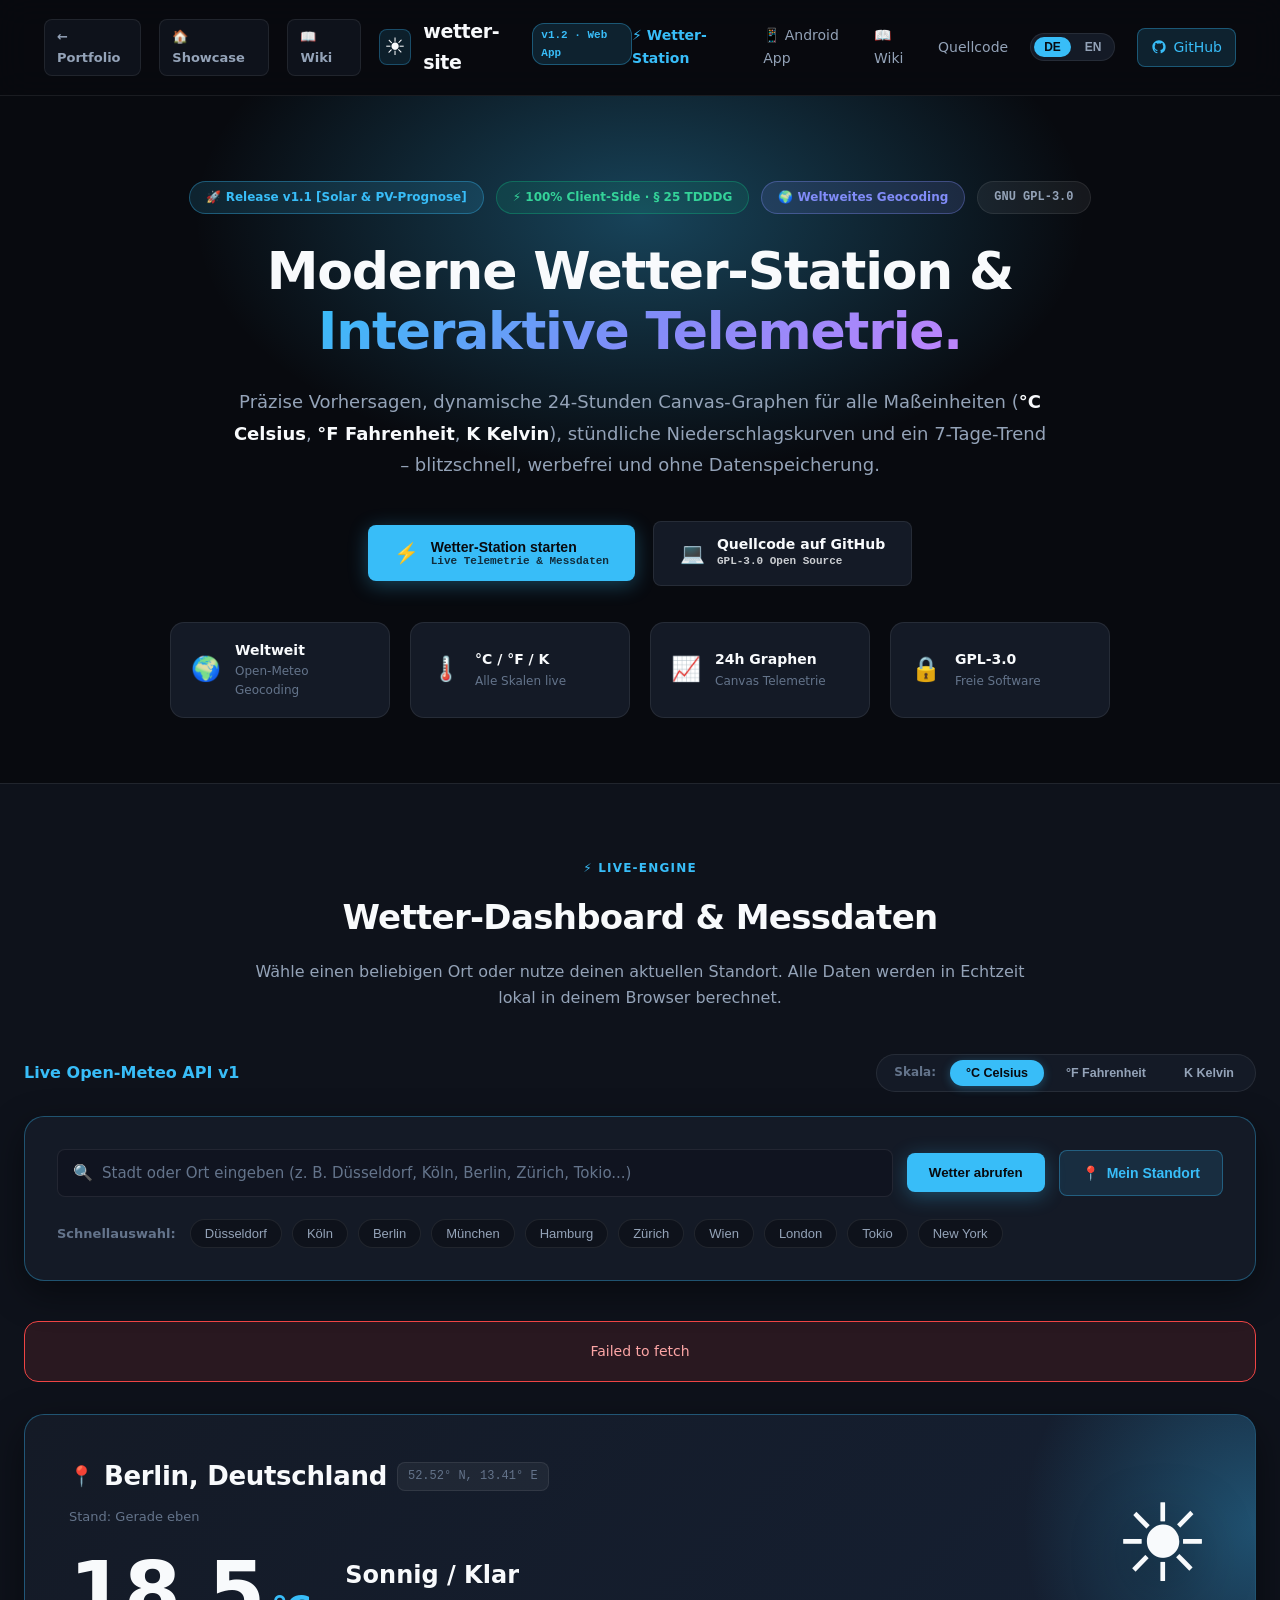
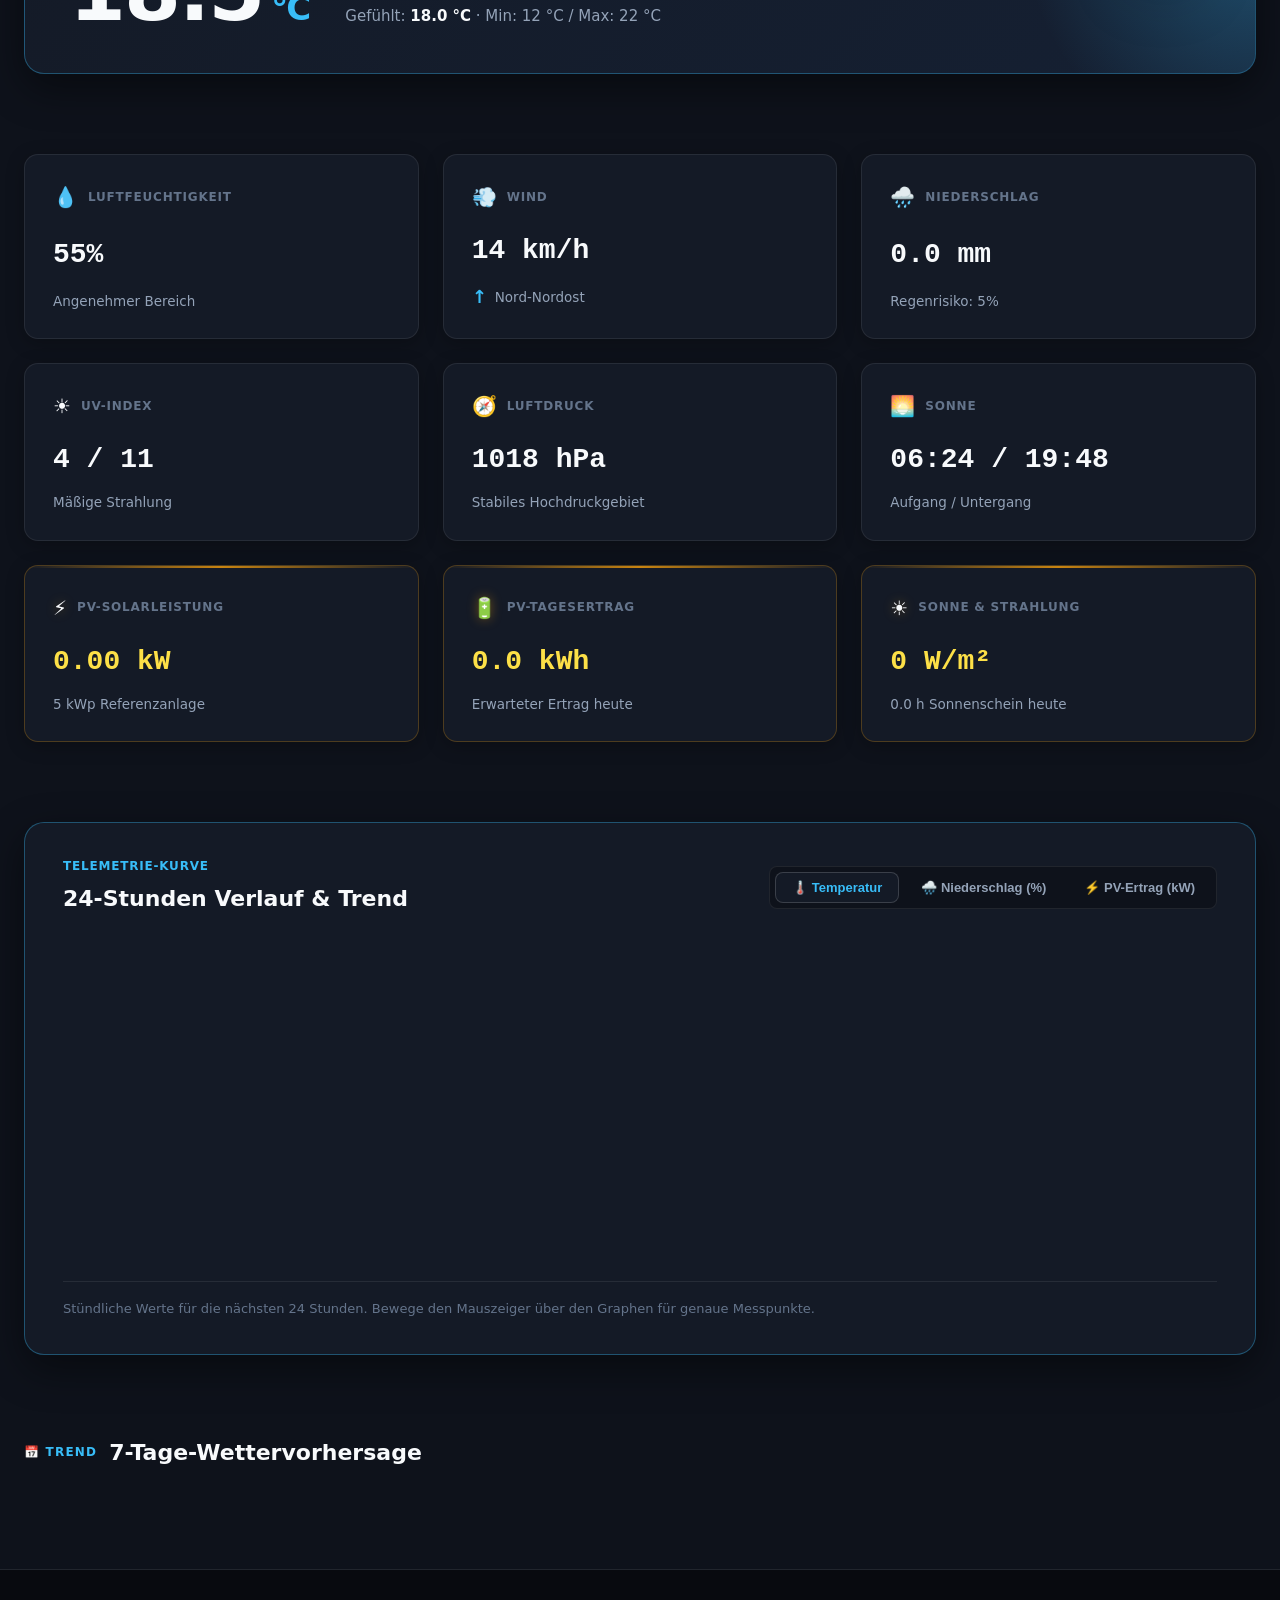
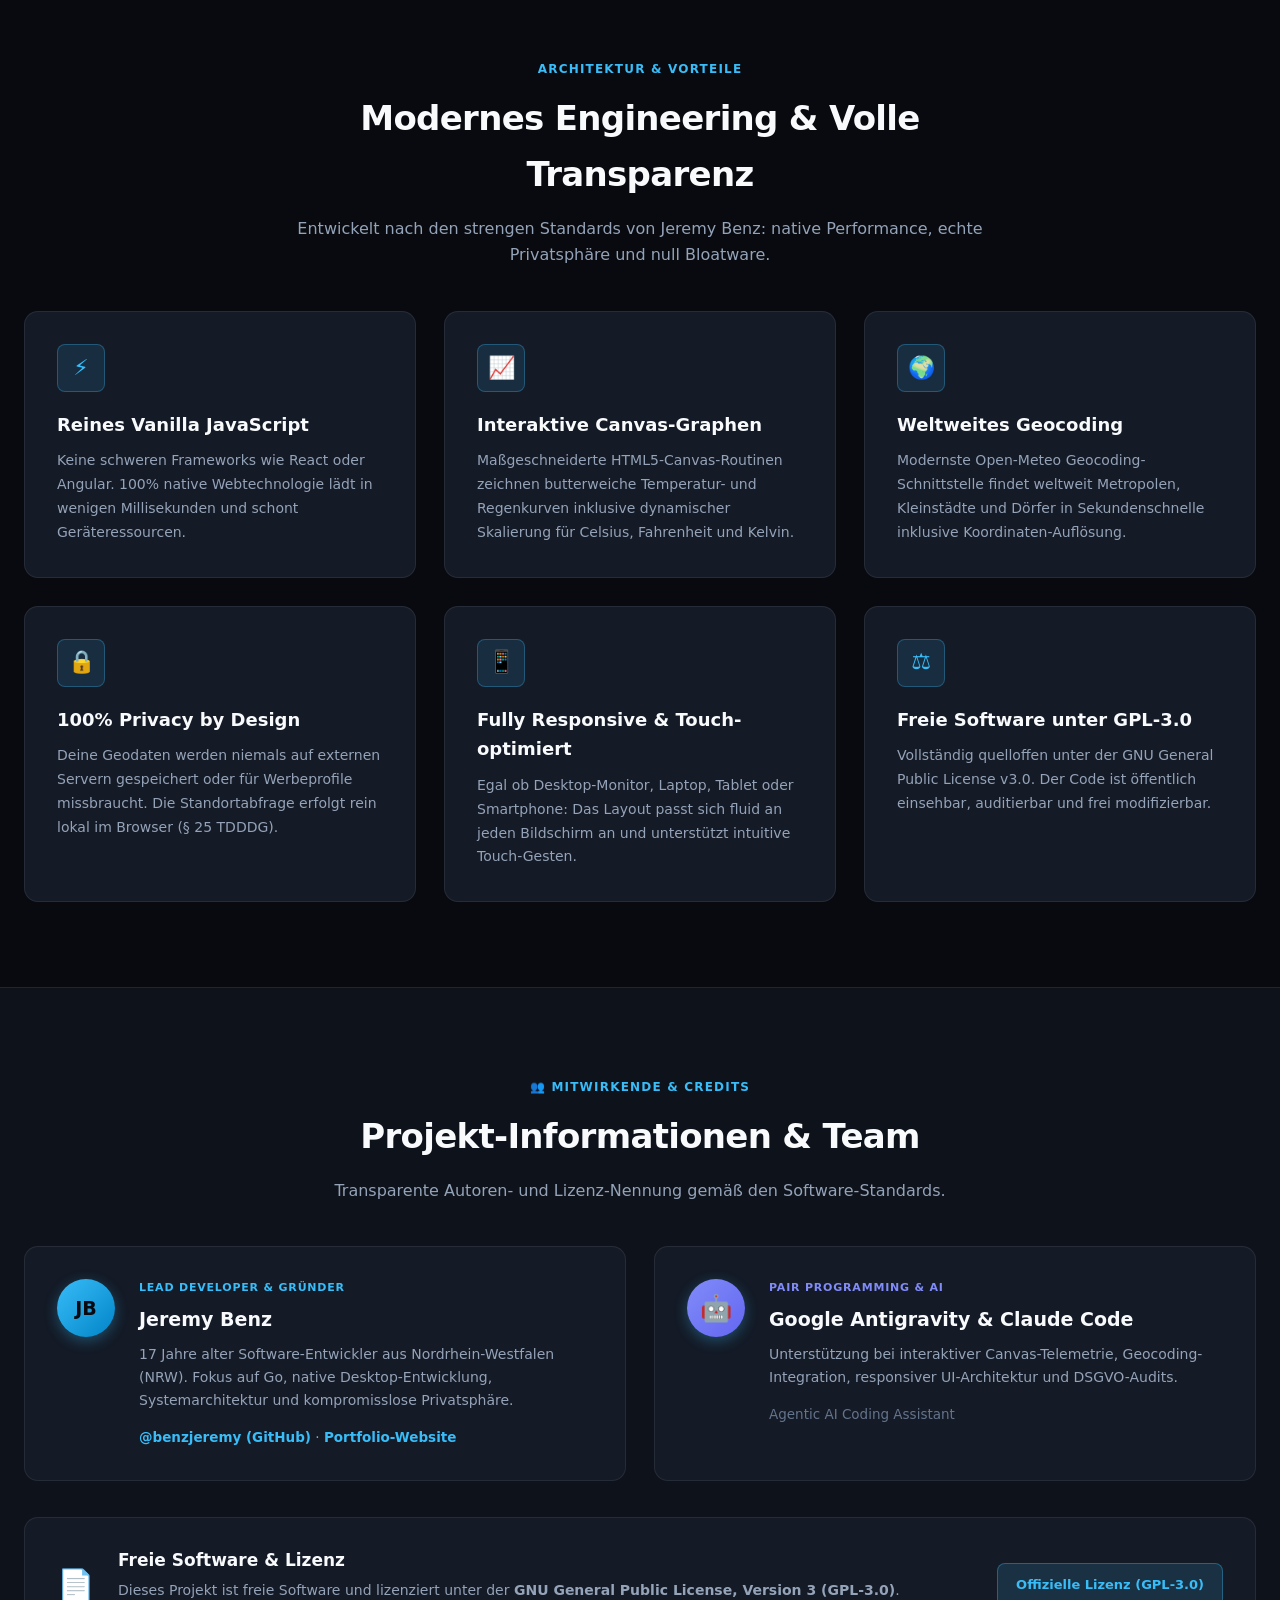
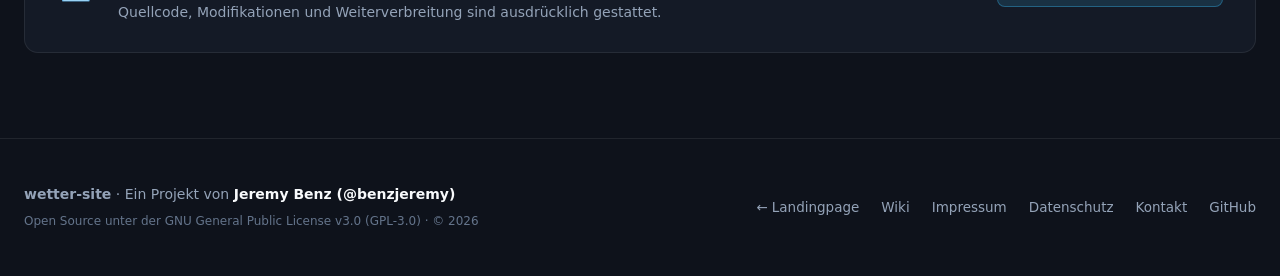
==== commit e410d7a1: "feat(web): add internal legal pages (§ 5 DDG, GDPR, Kontakt) and update v1.2 APK download" ====
--- a/app/index.html
+++ b/app/index.html
@@ -498,11 +498,12 @@
         <div class="footer-sub">Open Source unter der GNU General Public License v3.0 (GPL-3.0) · © 2026</div>
       </div>
       <div class="footer-links">
-        <a href="https://benzjeremy.github.io/">← benzjeremy.github.io</a>
-        <a href="https://benzjeremy.github.io/impressum.html" target="_blank" rel="noopener noreferrer">Impressum</a>
-        <a href="https://benzjeremy.github.io/datenschutz.html" target="_blank" rel="noopener noreferrer">Datenschutz</a>
-        <a href="https://github.com/benzjeremy/wetter-site" target="_blank" rel="noopener noreferrer">GitHub Repo</a>
-        <a href="mailto:benzjeremy@pm.me">Kontakt</a>
+        <a href="../">← Landingpage</a>
+        <a href="../wiki/">Wiki</a>
+        <a href="../impressum.html">Impressum</a>
+        <a href="../datenschutz.html">Datenschutz</a>
+        <a href="../kontakt.html">Kontakt</a>
+        <a href="https://github.com/benzjeremy/wetter-site" target="_blank" rel="noopener noreferrer">GitHub</a>
       </div>
     </div>
   </footer>
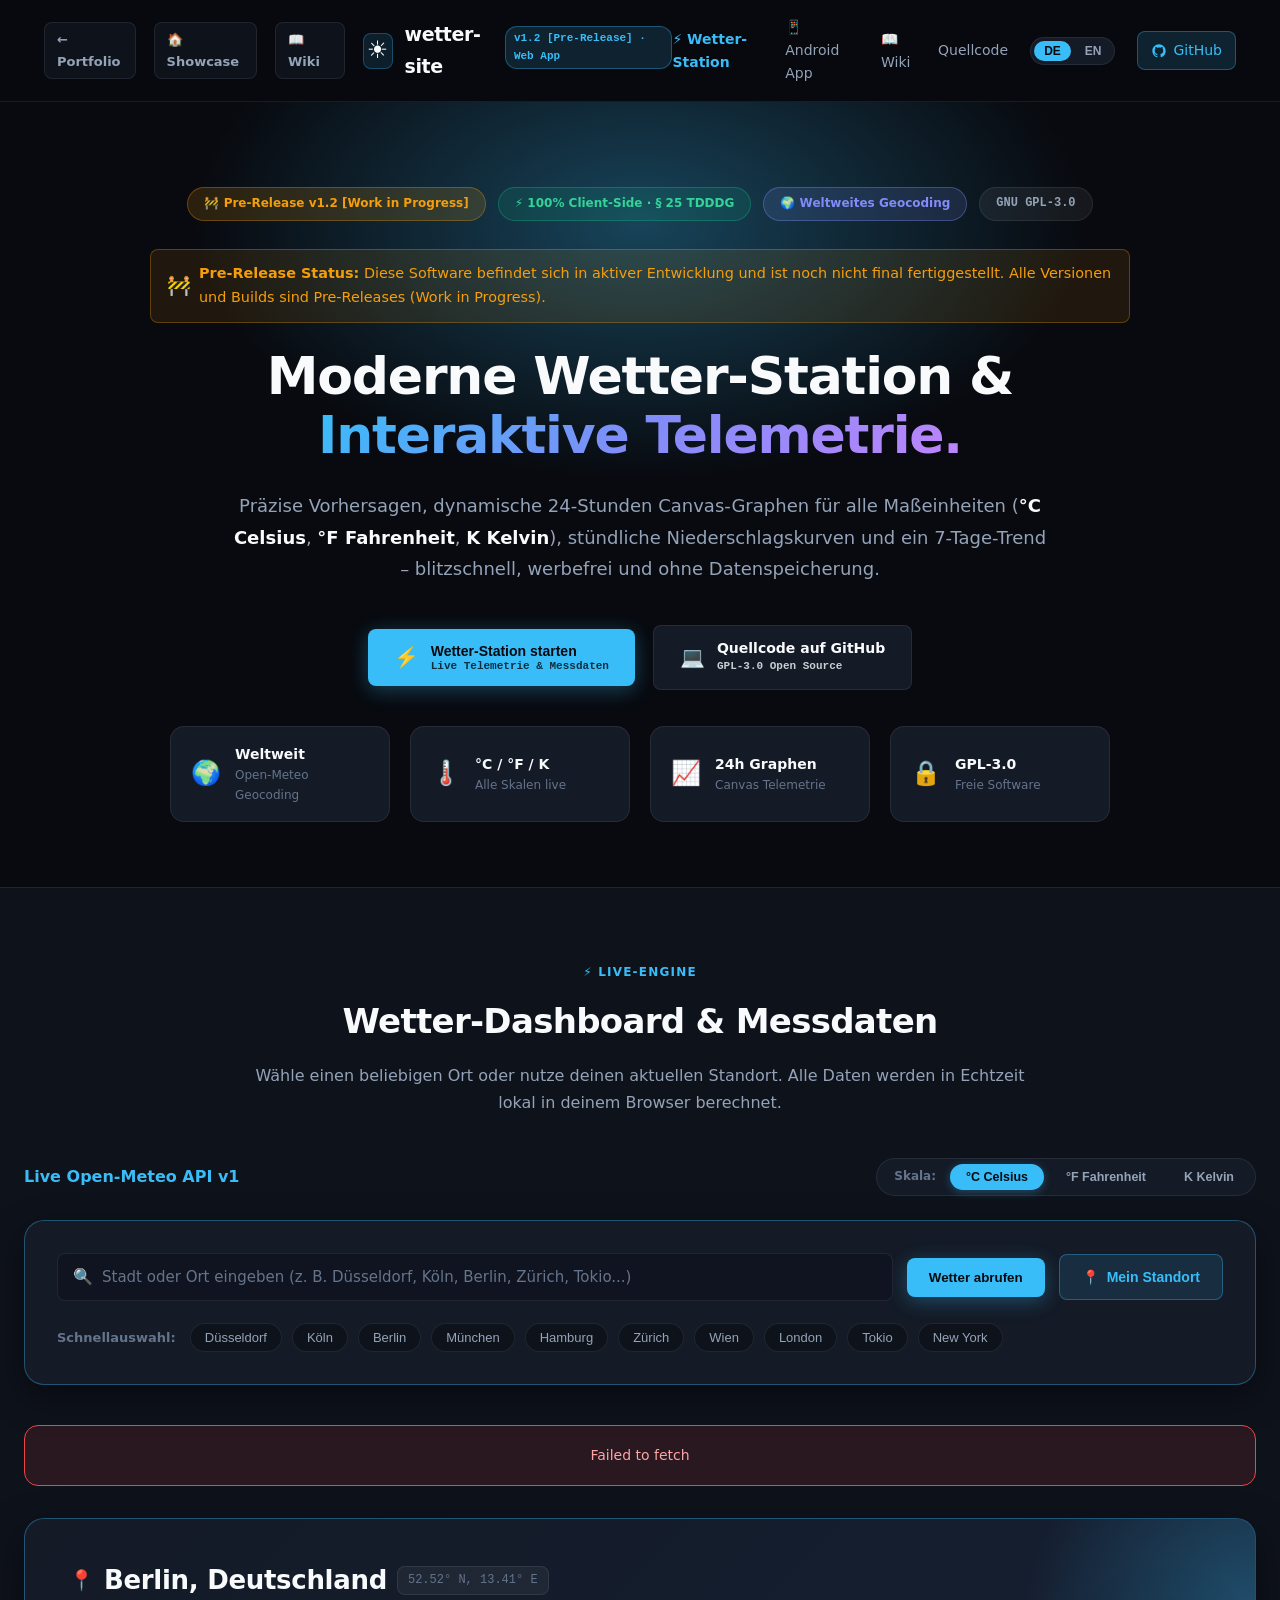
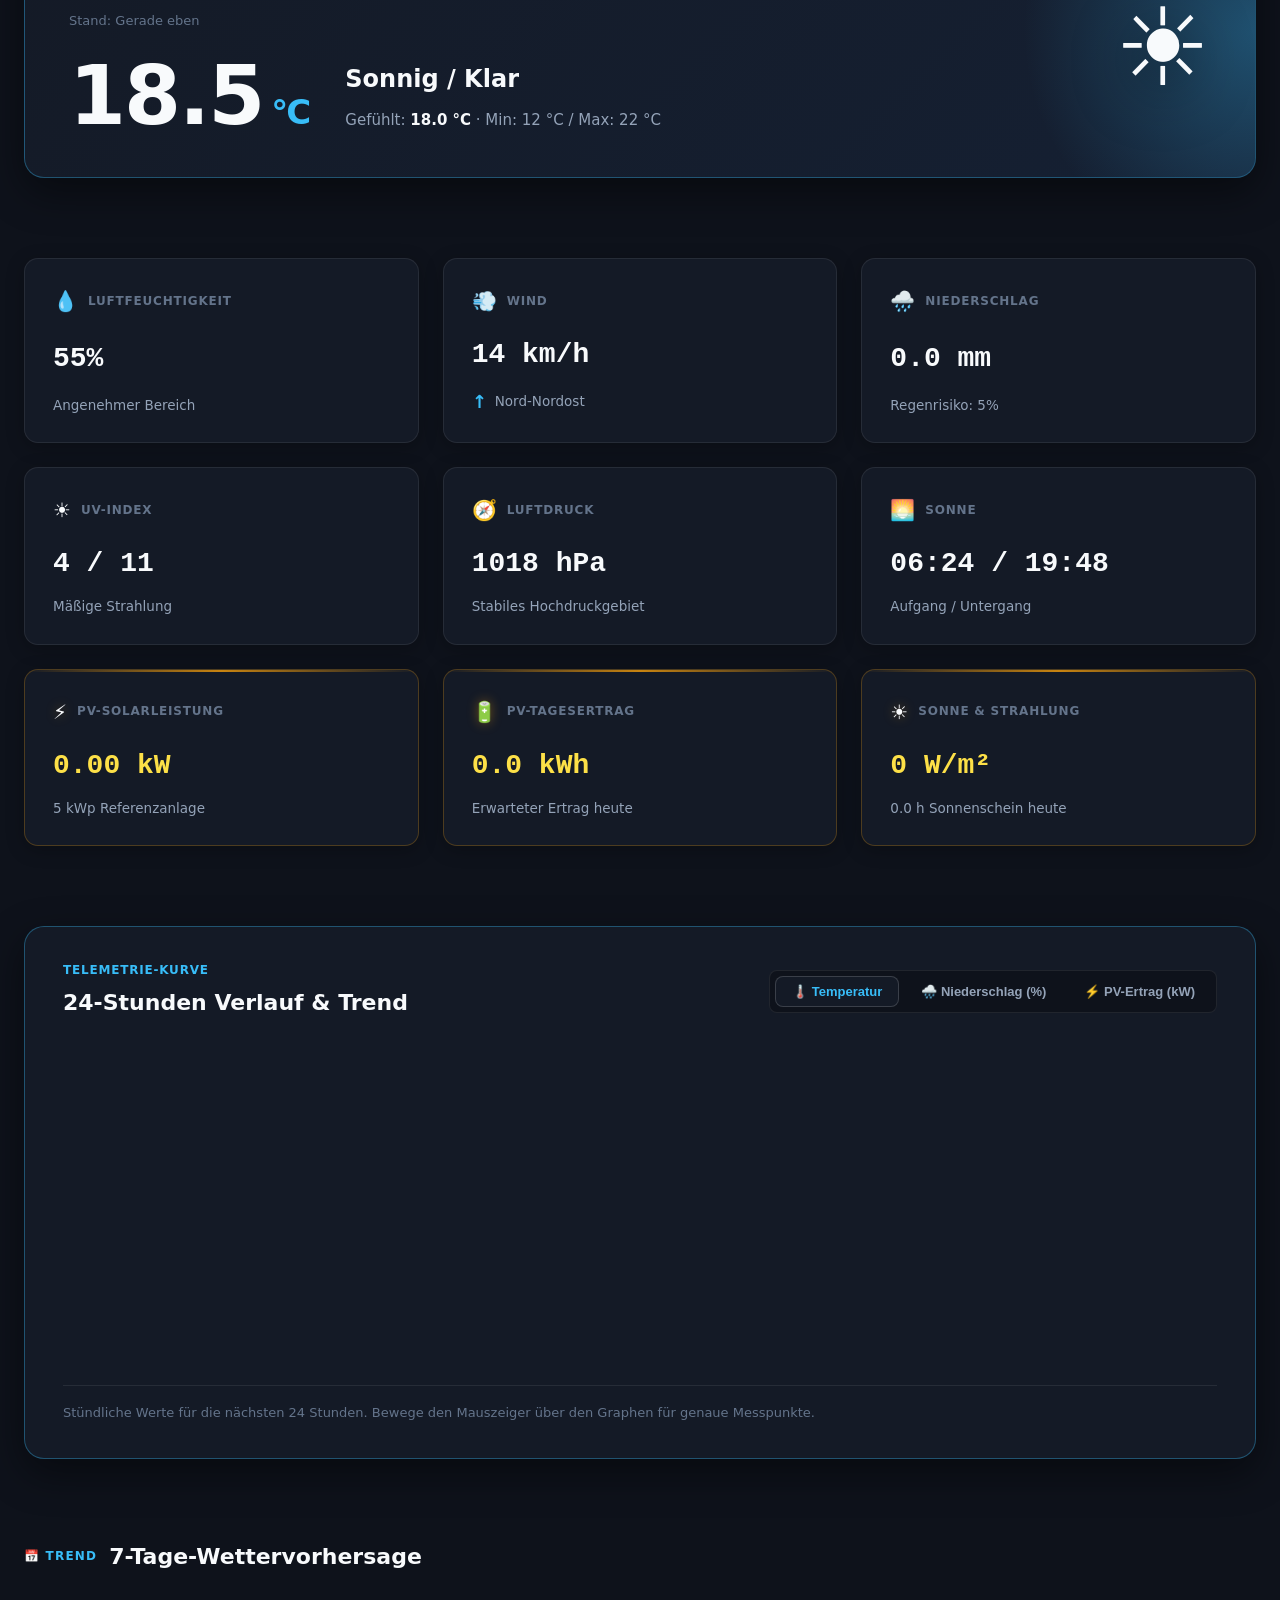
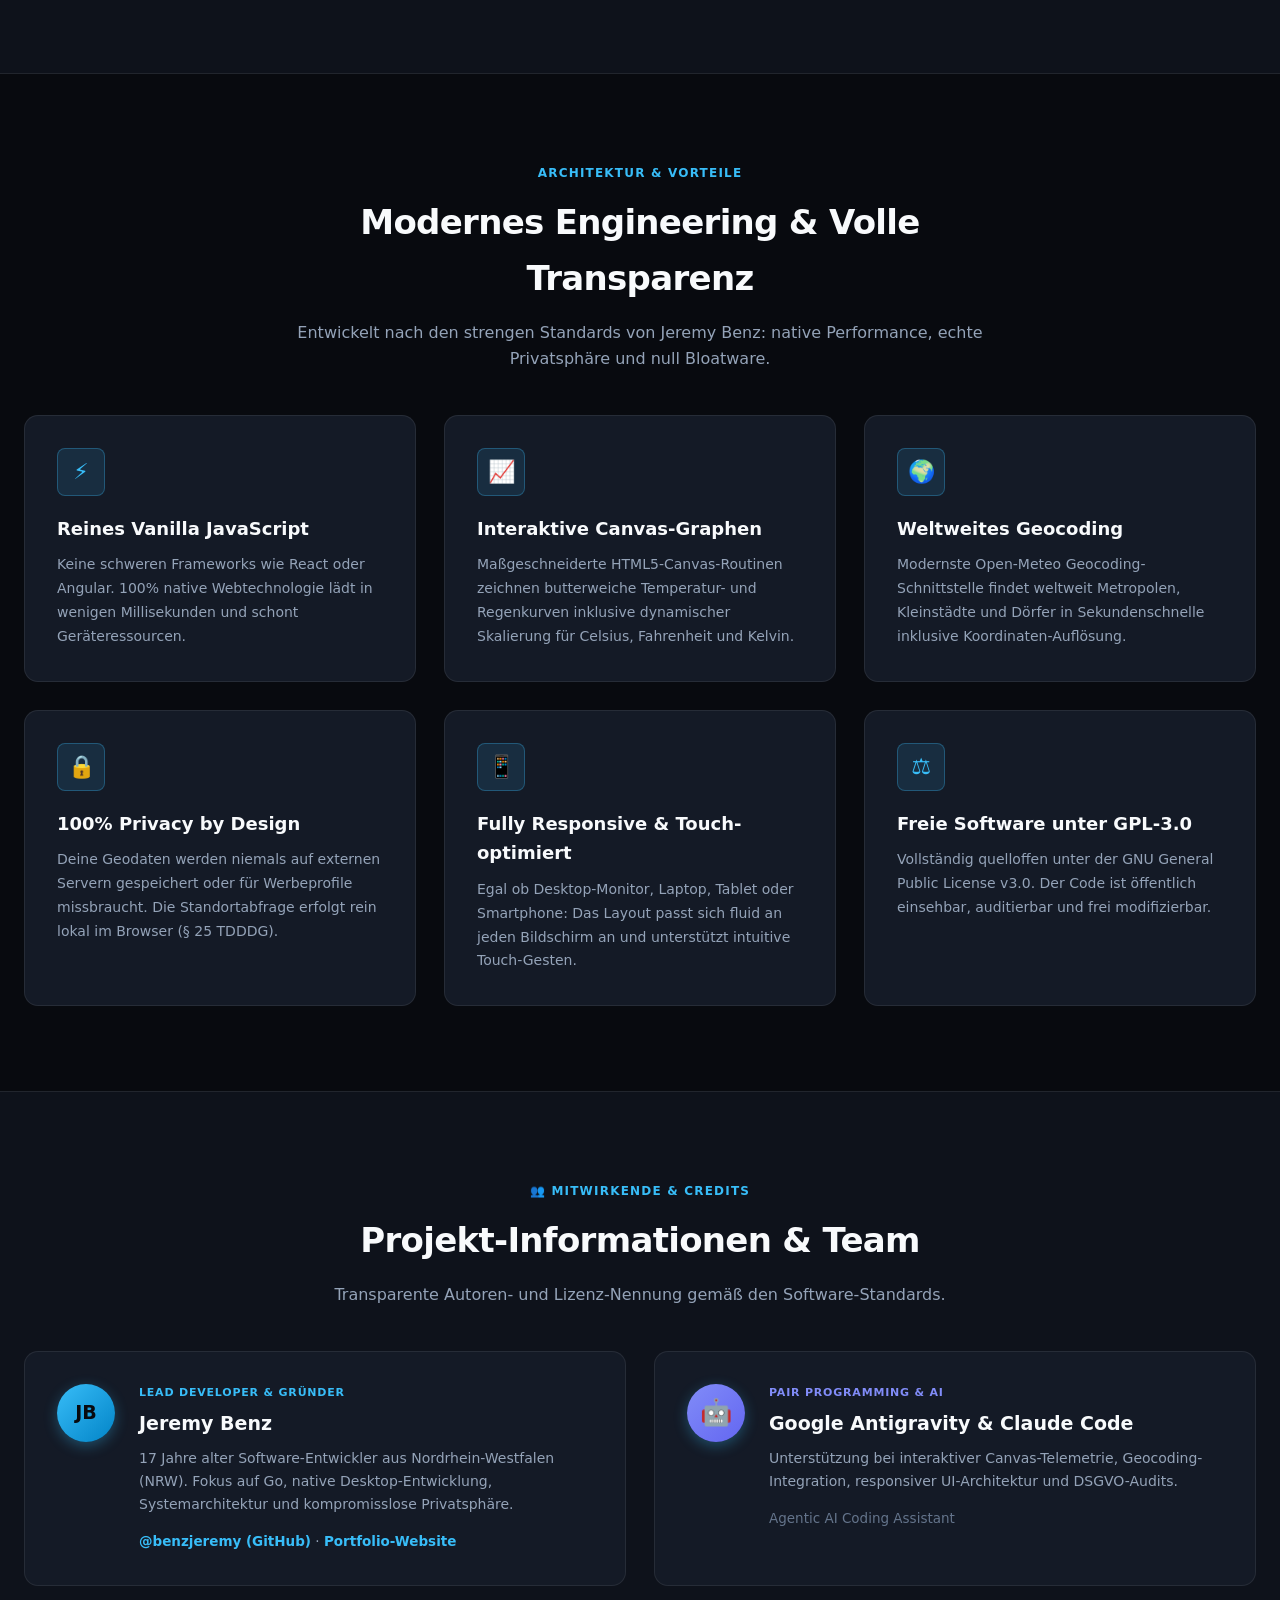
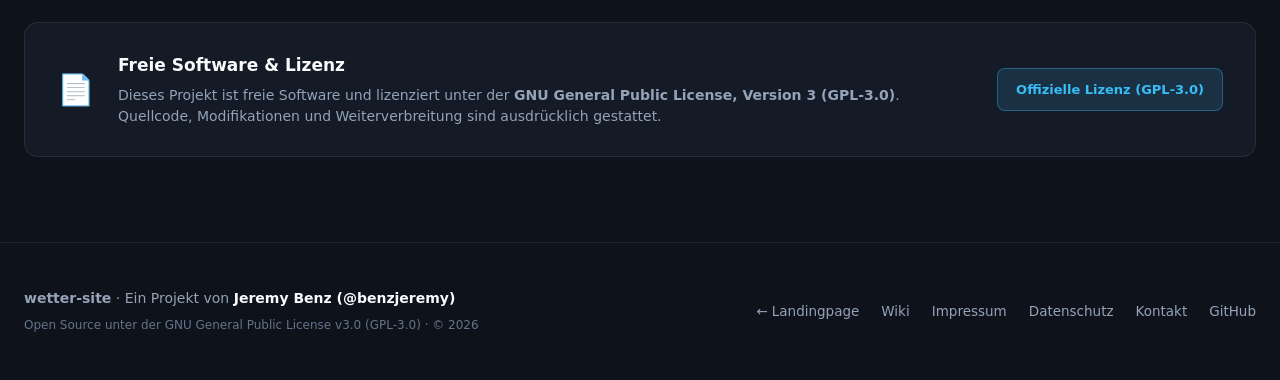
==== commit de7fd715: "feat(web): add pre-release banners and status indicators" ====
--- a/app/index.html
+++ b/app/index.html
@@ -3,7 +3,7 @@
 <head>
   <meta charset="UTF-8">
   <meta name="viewport" content="width=device-width, initial-scale=1.0">
-  <title>wetter-site · Moderne Wetter-Station &amp; Solar-Telemetrie · v1.1</title>
+  <title>wetter-site [Pre-Release] · Moderne Wetter-Station &amp; Solar-Telemetrie · v1.2</title>
   <meta name="description" content="Moderne Wetter-Station & interaktive Telemetrie von Jeremy Benz. Live-Wetterdaten, PV-Solarprognose (kW/kWh), 24h-Canvas-Graphen (°C, °F, K), weltweites Geocoding und 7-Tage-Trend via Open-Meteo. 100% Trackingfrei.">
   <meta property="og:type" content="website">
   <meta property="og:title" content="wetter-site · Moderne Wetter-Station &amp; Solar-Telemetrie">
@@ -34,7 +34,7 @@
           <div class="brand-logo" aria-hidden="true">☀️</div>
           <div class="brand-info">
             <span class="brand-name">wetter-site</span>
-            <span class="brand-ver">v1.2 · Web App</span>
+            <span class="brand-ver">v1.2 [Pre-Release] · Web App</span>
           </div>
         </a>
       </div>
@@ -79,10 +79,24 @@
       <div class="hero-container">
         
         <div class="hero-badges">
-          <span class="hero-badge release-badge">🚀 Release v1.1 [Solar &amp; PV-Prognose]</span>
+          <span class="hero-badge release-badge" style="background: rgba(245, 158, 11, 0.15); color: #f59e0b; border-color: rgba(245, 158, 11, 0.3);">🚧 Pre-Release v1.2 [Work in Progress]</span>
           <span class="hero-badge perf-badge">⚡ 100% Client-Side · § 25 TDDDG</span>
           <span class="hero-badge open-badge">🌍 Weltweites Geocoding</span>
           <a href="https://github.com/benzjeremy/wetter-site/blob/web/LICENSE" target="_blank" rel="noopener noreferrer" class="hero-badge license-pill">GNU GPL-3.0</a>
+        </div>
+
+        <!-- Pre-Release Notice -->
+        <div data-lang="de" class="visible" style="margin-bottom: 1.5rem;">
+          <div style="background: rgba(245, 158, 11, 0.1); border: 1px solid rgba(245, 158, 11, 0.3); border-radius: 8px; padding: 0.75rem 1rem; color: #f59e0b; font-size: 0.9rem; display: inline-flex; align-items: center; gap: 0.5rem; text-align: left;">
+            <span style="font-size: 1.2rem;">🚧</span>
+            <span><strong>Pre-Release Status:</strong> Diese Software befindet sich in aktiver Entwicklung und ist noch nicht final fertiggestellt. Alle Versionen und Builds sind Pre-Releases (Work in Progress).</span>
+          </div>
+        </div>
+        <div data-lang="en" style="margin-bottom: 1.5rem;">
+          <div style="background: rgba(245, 158, 11, 0.1); border: 1px solid rgba(245, 158, 11, 0.3); border-radius: 8px; padding: 0.75rem 1rem; color: #f59e0b; font-size: 0.9rem; display: inline-flex; align-items: center; gap: 0.5rem; text-align: left;">
+            <span style="font-size: 1.2rem;">🚧</span>
+            <span><strong>Pre-Release Notice:</strong> This software is under active development and not finalized yet. All releases and builds are Pre-Releases (Work in Progress).</span>
+          </div>
         </div>
 
         <div data-lang="de" class="visible">
